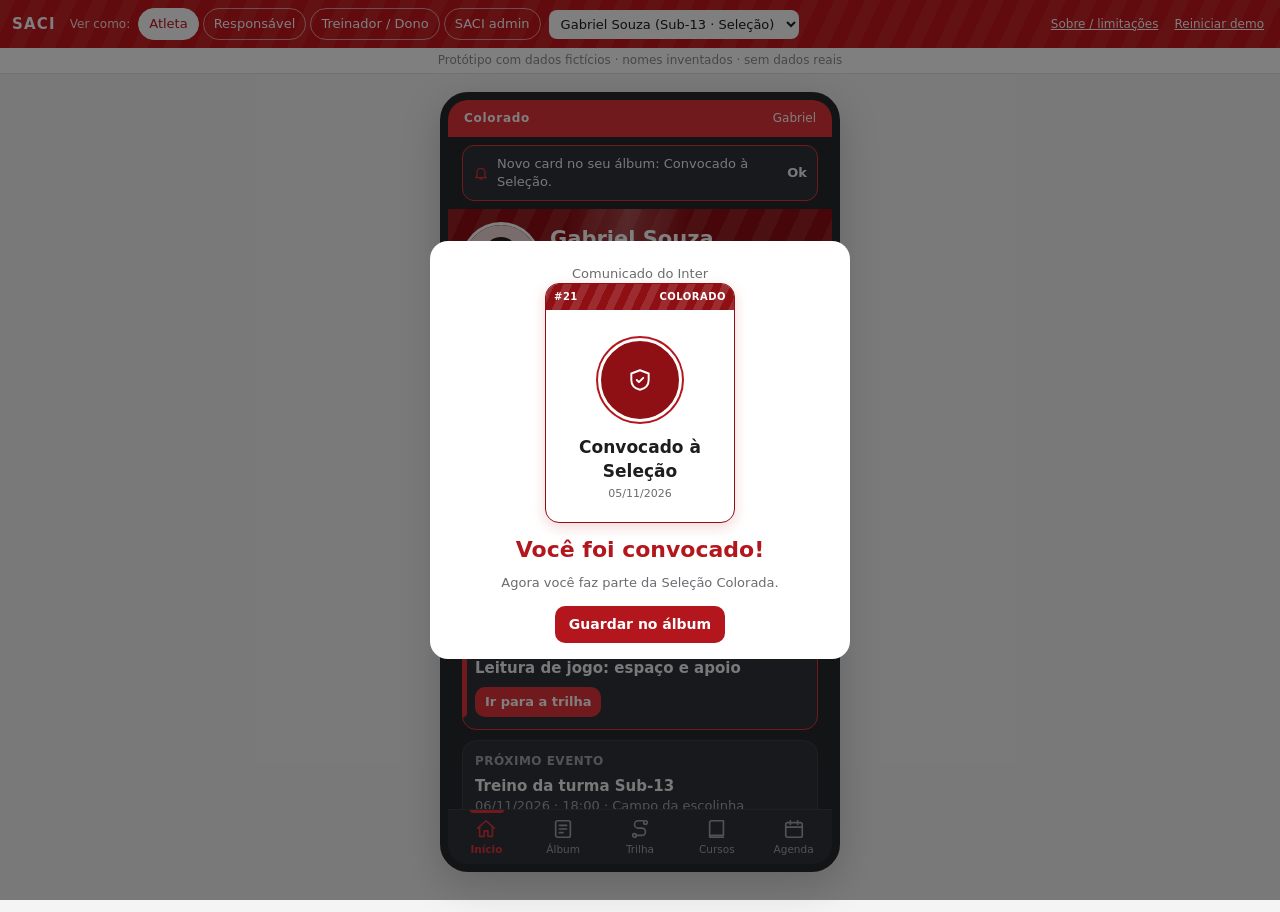
==== index.html @ c01dbad1 "Add files via upload" ====
<!DOCTYPE html>
<html lang="pt-BR"><head><meta charset="utf-8"><meta name="viewport" content="width=device-width,initial-scale=1"><title>SACI · Protótipo do app do atleta</title>
<style>*{box-sizing:border-box;margin:0;padding:0}
:root{--red:#B3171D;--ink:#1d1d1f;--mut:#6b6b70;--line:#e4e2de;--paper:#f4f2ee}
body{font-family:system-ui,-apple-system,"Segoe UI",Roboto,sans-serif;background:var(--paper);color:var(--ink);font-size:15px;line-height:1.4}
button{font:inherit;cursor:pointer;border:0;background:none;color:inherit}
button:disabled{opacity:.45;cursor:not-allowed}
select,input,textarea{font:inherit;color:inherit;border:1px solid var(--line);border-radius:8px;padding:8px 10px;background:#fff;width:100%}
.bar{position:sticky;top:0;z-index:20;background:#fff;border-bottom:1px solid var(--line);padding:8px 12px;display:flex;flex-wrap:wrap;gap:8px;align-items:center}
.bar .brand{font-weight:700;color:var(--red);margin-right:6px}
.seg{display:flex;gap:4px;flex-wrap:wrap}
.seg button{padding:6px 10px;border-radius:999px;border:1px solid var(--line);font-size:13px;background:#fff}
.seg button.on{background:var(--red);color:#fff;border-color:var(--red)}
.bar select{width:auto;padding:6px 8px;font-size:13px}
.bar .sp{flex:1}
.bar .lk{font-size:12px;color:var(--mut);text-decoration:underline;padding:4px}
.fict{background:#fff7d6;color:#6d5a00;font-size:12px;padding:4px 12px;text-align:center}
.stage{display:flex;justify-content:center;padding:18px 8px 40px}
.phone{--bg:#fff;--card:#fff;--tx:#1d1d1f;--mut:#6b6b70;--ac:#B3171D;--ac2:#ffc93c;--bd:#e4e2de;--soft:#faf6ee;width:100%;max-width:400px;height:780px;max-height:calc(100vh - 110px);min-height:560px;background:var(--bg);color:var(--tx);border-radius:28px;border:8px solid #1d1d1f;display:flex;flex-direction:column;overflow:hidden;position:relative;box-shadow:0 12px 40px rgba(0,0,0,.18)}
.th-play{--bg:#fff8e8;--soft:#fff;--ac:#B3171D;--ac2:#ffc93c;--bd:#f0e2bf}
.th-sport{--bg:#15181d;--card:#1f242b;--tx:#f1f1f1;--mut:#9aa0a8;--ac:#e0343b;--ac2:#e0343b;--bd:#2c323b;--soft:#1f242b}
.ph-top{padding:10px 16px 6px;display:flex;justify-content:space-between;align-items:center;font-size:12px;color:var(--mut)}
.ph-top b{color:var(--ac)}
.ph-body{flex:1;overflow-y:auto;padding:6px 14px 16px}
.tabs{display:flex;border-top:1px solid var(--bd);background:var(--card)}
.tabs button{flex:1;padding:8px 2px 7px;font-size:10.5px;color:var(--mut);display:flex;flex-direction:column;align-items:center;gap:2px;position:relative}
.tabs button.on{color:var(--ac);font-weight:700}
.dot{position:absolute;top:4px;right:22%;width:8px;height:8px;border-radius:50%;background:var(--ac)}
.hero{display:flex;gap:12px;align-items:center;margin:8px 0}
.hero .nm{font-size:20px;font-weight:700}
.sub{color:var(--mut);font-size:13px}
.chips{display:flex;flex-wrap:wrap;gap:6px;margin:6px 0 10px}
.chips span{font-size:12px;padding:4px 9px;border-radius:999px;background:var(--soft);border:1px solid var(--bd)}
.tiles{display:grid;grid-template-columns:repeat(4,1fr);gap:6px;margin:8px 0}
.tile{background:var(--card);border:1px solid var(--bd);border-radius:12px;padding:8px 4px;text-align:center}
.tile b{display:block;font-size:20px;color:var(--ac)}
.tile small{font-size:10.5px;color:var(--mut)}
.card{background:var(--card);border:1px solid var(--bd);border-radius:14px;padding:12px;margin:10px 0}
.card h4{font-size:12px;text-transform:uppercase;letter-spacing:.04em;color:var(--mut);margin-bottom:6px;font-weight:600}
.card .big{font-weight:600}
.wk{display:flex;gap:6px;margin:6px 0}
.wk i{width:22px;height:22px;border-radius:50%;border:2px solid var(--bd)}
.wk i.f{background:var(--ac);border-color:var(--ac)}
.btn{background:var(--ac);color:#fff;padding:9px 14px;border-radius:10px;font-weight:600;font-size:14px}
.btn.s{padding:6px 10px;font-size:13px}
.btn.o{background:transparent;color:var(--ac);border:1.5px solid var(--ac)}
.btn.g{background:#e9e7e2;color:var(--ink)}
.note{display:flex;gap:8px;align-items:center;background:var(--ac2);color:#1d1d1f;padding:9px 10px;border-radius:12px;margin:8px 0;font-size:13px}
.note span{flex:1}
.note button{font-weight:700;font-size:13px}
.th-sport .note{background:#2a2f38;color:var(--tx);border:1px solid var(--bd)}
.ptabs{display:flex;gap:6px;overflow-x:auto;padding:6px 0}
.ptabs button{white-space:nowrap;padding:6px 11px;border-radius:999px;border:1px solid var(--bd);font-size:13px;background:var(--card)}
.ptabs button.on{background:var(--ac);color:#fff;border-color:var(--ac)}
.grid{display:grid;grid-template-columns:repeat(2,1fr);gap:10px}
.cd{border-radius:14px;padding:12px 8px;text-align:center;border:1.5px solid var(--bd);min-height:118px;display:flex;flex-direction:column;align-items:center;justify-content:center;gap:5px;background:var(--card)}
.cd.on{border-color:var(--ac);background:linear-gradient(160deg,var(--card),var(--soft));box-shadow:0 2px 8px rgba(179,23,29,.18)}
.cd .em{width:44px;height:44px;border-radius:50%;display:grid;place-items:center;background:var(--ac);color:#fff}
.cd.off .em{background:transparent;border:1.5px dashed var(--bd);color:var(--mut)}
.cd b{font-size:13px}
.cd small{font-size:11px;color:var(--mut)}
.cd.off{opacity:.75}
.ph h3{font-size:14px;margin:14px 0 6px;color:var(--mut)}
.path{display:flex;flex-direction:column;gap:8px}
.node{display:flex;gap:10px;align-items:center;text-align:left;background:var(--card);border:1.5px solid var(--bd);border-radius:14px;padding:10px}
.node i{width:36px;height:36px;border-radius:50%;display:grid;place-items:center;background:#ddd;color:#fff;flex:none}
.node b{font-size:14px;display:block}
.node small{color:var(--mut);font-size:12px}
.node.done i{background:#2e8b57}
.node.cur{border-color:var(--ac)}
.node.cur i{background:var(--ac)}
.node.fut{opacity:.55}
.crs{display:flex;flex-direction:column;gap:8px}
.crs .row{display:flex;justify-content:space-between;align-items:center;gap:8px}
.price{font-weight:700;color:var(--ac)}
.bar2{height:6px;border-radius:4px;background:var(--bd);overflow:hidden;margin:6px 0}
.bar2 i{display:block;height:100%;background:var(--ac)}
.ev{display:flex;gap:10px;align-items:flex-start}
.ev .dt{min-width:46px;text-align:center;background:var(--soft);border:1px solid var(--bd);border-radius:10px;padding:4px}
.ev .dt b{display:block;font-size:17px;color:var(--ac)}
.ev .dt small{font-size:10px;color:var(--mut)}
.tag{display:inline-block;font-size:11px;padding:2px 7px;border-radius:999px;background:var(--soft);border:1px solid var(--bd);color:var(--mut);margin-right:4px}
.tag.r{background:#fde4e4;color:#8b1218;border-color:#f5bcbc}
.tag.g{background:#e1f3e8;color:#1f6b40;border-color:#b8e0c8}
.tag.y{background:#fff3c9;color:#6d5a00;border-color:#ecd98a}
.modal{position:fixed;inset:0;background:rgba(0,0,0,.5);z-index:50;display:flex;align-items:center;justify-content:center;padding:14px}
.modal>div{background:var(--bg,#fff);color:var(--tx,var(--ink));width:100%;max-width:420px;max-height:88vh;overflow-y:auto;border-radius:18px;padding:16px;--card:#fff;--bd:#e4e2de;--soft:#faf6ee;--ac:#B3171D;--mut:#6b6b70;--tx:#1d1d1f;--bg:#fff}
.modal h3{margin-bottom:8px}
.opt{display:block;width:100%;text-align:left;padding:11px;margin:6px 0;border:1.5px solid var(--bd);border-radius:12px;background:var(--card)}
.opt.ok{border-color:#2e8b57;background:#e1f3e8}
.opt.no{border-color:#c78a1c;background:#fff3c9}
.toast{position:fixed;left:50%;bottom:30px;transform:translateX(-50%);background:#1d1d1f;color:#fff;padding:10px 16px;border-radius:12px;z-index:60;font-size:14px;max-width:90vw}
.web{max-width:1100px;margin:0 auto;padding:12px;display:grid;grid-template-columns:1fr;gap:12px}
.side{display:flex;gap:6px;overflow-x:auto;background:#fff;border:1px solid var(--line);border-radius:12px;padding:6px}
.side button{white-space:nowrap;padding:8px 12px;border-radius:8px;font-size:14px;display:flex;gap:6px;align-items:center}
.side button.on{background:var(--red);color:#fff}
.main{background:#fff;border:1px solid var(--line);border-radius:12px;padding:16px;min-width:0}
@media(min-width:860px){.web{grid-template-columns:200px 1fr}.side{flex-direction:column;align-self:start}}
.main h2{font-size:18px;margin-bottom:10px}
.main h3{font-size:15px;margin:16px 0 6px}
.kpis{display:grid;grid-template-columns:repeat(auto-fit,minmax(130px,1fr));gap:10px;margin-bottom:12px}
.kpi{border:1px solid var(--line);border-radius:12px;padding:10px;background:var(--paper)}
.kpi b{font-size:24px;color:var(--red);display:block}
.kpi small{color:var(--mut)}
.tw{overflow-x:auto}
table{width:100%;border-collapse:collapse;font-size:14px}
th,td{text-align:left;padding:8px 6px;border-bottom:1px solid var(--line);vertical-align:middle}
th{font-size:12px;color:var(--mut);text-transform:uppercase;letter-spacing:.03em}
.fr{display:grid;grid-template-columns:repeat(auto-fit,minmax(180px,1fr));gap:10px;margin:8px 0}
.fr label{font-size:12px;color:var(--mut);display:block;margin-bottom:3px}
.main .btn{background:var(--red)}
.main .btn.o{background:transparent;color:var(--red);border-color:var(--red)}
.main .btn.g{background:#e9e7e2;color:var(--ink)}
.sig{display:flex;gap:8px;align-items:flex-start;padding:8px;border:1px solid var(--line);border-radius:10px;margin:6px 0}
.sig input[type=checkbox]{width:auto;margin-top:3px}
.sig .ev2{flex:1}
.sig .ev2 input[type=text]{margin-top:5px}
.panel{background:var(--paper);border:1px solid var(--line);border-radius:12px;padding:12px;margin:10px 0;font-size:14px}
.panel.w{background:#fff7d6;border-color:#ecd98a}
.mut{color:var(--mut);font-size:13px}
.ck{display:flex;gap:6px;align-items:center;margin:4px 0}
.ck input{width:auto}
.av{display:inline-block;vertical-align:middle}
.sm{font-size:12px}
.hr{border:0;border-top:1px solid var(--line);margin:12px 0}
.phone select,.phone input{background:var(--card);color:var(--tx);border-color:var(--bd)}
/* ===== v2: vermelho, branco e cinza + dinamismo ===== */
:root{--red:#C4161C;--red2:#8E0F14;--g1:#f4f4f5;--g2:#e2e2e5;--g3:#8a8d93;--g4:#3a3c41}
body{background:var(--g1)}
.bar{background:var(--red);border:0;color:#fff;background-image:repeating-linear-gradient(115deg,rgba(255,255,255,.06) 0 14px,transparent 14px 28px)}
.bar .brand{color:#fff;letter-spacing:.08em}
.bar .mut{color:#ffe1e1}
.seg button{background:transparent;color:#fff;border-color:rgba(255,255,255,.55)}
.seg button.on{background:#fff;color:var(--red);border-color:#fff}
.bar select{background:#fff;color:var(--ink);border:0}
.bar .lk{color:#fff}
.fict{background:#fff;color:var(--g3);border-bottom:1px solid var(--g2)}
.phone{border-color:#26282c}
.th-play{--bg:#f5f5f6;--card:#fff;--soft:#fff;--tx:#1d1d1f;--mut:#74777d;--ac:#C4161C;--ac2:#C4161C;--bd:#e3e3e6}
.th-sport{--bg:#26282c;--card:#313338;--tx:#f2f2f2;--mut:#a3a6ab;--ac:#e2353c;--ac2:#e2353c;--bd:#3d4046;--soft:#2d2f34}
.ph-top{background:var(--ac);color:#fff;padding:10px 16px}
.ph-top b{color:#fff;letter-spacing:.06em}
.ph-body{padding-top:0}
.anim .ph-body>*{animation:rise .38s both}
.anim .ph-body>*:nth-child(2){animation-delay:.04s}.anim .ph-body>*:nth-child(3){animation-delay:.08s}.anim .ph-body>*:nth-child(4){animation-delay:.12s}.anim .ph-body>*:nth-child(5){animation-delay:.16s}.anim .ph-body>*:nth-child(6){animation-delay:.2s}.anim .ph-body>*:nth-child(n+7){animation-delay:.24s}
@keyframes rise{from{opacity:0;transform:translateY(10px)}to{opacity:1;transform:none}}
.tabs button{transition:color .2s}
.tabs button.on::after{content:"";position:absolute;top:0;left:28%;right:28%;height:3px;border-radius:0 0 3px 3px;background:var(--ac);animation:grow .25s both}
@keyframes grow{from{transform:scaleX(0)}to{transform:none}}
.tabs button.on svg{animation:pop .3s}
@keyframes pop{50%{transform:scale(1.25)}}
.dot{background:var(--ac);box-shadow:0 0 0 0 rgba(196,22,28,.6);animation:ping 1.6s infinite}
@keyframes ping{70%{box-shadow:0 0 0 7px rgba(196,22,28,0)}}
/* hero */
.hero2{margin:0 -14px 10px;padding:16px 16px 18px;background:var(--ac);color:#fff;position:relative;overflow:hidden;background-image:repeating-linear-gradient(115deg,rgba(255,255,255,.07) 0 16px,transparent 16px 32px)}
.hero2 .stad{position:absolute;right:-20px;bottom:-6px;width:260px;opacity:.22}
.hero2 .hrow{display:flex;gap:12px;align-items:center;position:relative}
.hero2 .av{border-radius:50%;box-shadow:0 0 0 3px #fff}
.hero2 .nm{font-size:21px;font-weight:800;line-height:1.1}
.hero2 .hsub{opacity:.9;font-size:13px}
.th-sport .hero2{background-color:#1d1e21;border-bottom:3px solid var(--ac)}
.hero2.sel{background-color:var(--red2)}
.hero2.sel::after{content:"";position:absolute;inset:0;background:linear-gradient(100deg,transparent 30%,rgba(255,255,255,.22) 45%,transparent 60%);animation:sheen 3.2s infinite}
@keyframes sheen{from{transform:translateX(-100%)}to{transform:translateX(100%)}}
.selb{display:inline-block;margin-top:6px;background:#fff;color:var(--red);font-weight:800;font-size:11px;padding:3px 9px;border-radius:999px;letter-spacing:.04em;text-transform:uppercase}
.chips span{background:var(--card)}
.tile{position:relative;overflow:hidden}
.tile svg{color:var(--ac);opacity:.9}
.anim .tile b{animation:pop .5s .2s both}
.card{position:relative}
.card.hl{border-color:var(--ac);border-width:1.5px}
.card.hl::before{content:"";position:absolute;left:0;top:12px;bottom:12px;width:4px;border-radius:0 4px 4px 0;background:var(--ac)}
.note,.th-sport .note{background:var(--card);color:var(--tx);border:1.5px solid var(--ac)}
.note svg{color:var(--ac);animation:pop .6s 2}
.anim .wk i.f{animation:pop .4s both}
/* cards colecionáveis */
.cc{border-radius:14px;overflow:hidden;background:var(--card);border:1.5px solid var(--bd);text-align:center;display:flex;flex-direction:column;min-height:150px;transition:transform .2s}
.cc .ct{display:flex;justify-content:space-between;font-size:10px;font-weight:700;letter-spacing:.05em;text-transform:uppercase;padding:6px 8px;background:var(--g2);color:var(--g3)}
.cc .ce{margin:12px auto 6px;width:52px;height:52px;border-radius:50%;display:grid;place-items:center;border:2px dashed var(--bd);color:var(--mut)}
.cc b{font-size:13px;padding:0 8px}
.cc small{font-size:11px;color:var(--mut);padding:2px 8px 10px}
.cc.on{border-color:var(--ac);box-shadow:0 4px 14px rgba(196,22,28,.18)}
.cc.on .ct{background:var(--ac);color:#fff;background-image:repeating-linear-gradient(115deg,rgba(255,255,255,.12) 0 8px,transparent 8px 16px)}
.cc.on .ce{background:var(--ac);border:3px solid #fff;color:#fff;box-shadow:0 0 0 2px var(--ac)}
.cc.on:hover{transform:translateY(-3px) rotate(-1deg)}
.cc.off{opacity:.7}
.cc.sel{border-color:var(--red2)}
.cc.sel .ct{background-color:var(--red2)}
.cc.sel .ce{background:var(--red2)}
.prog{height:8px;border-radius:6px;background:var(--bd);overflow:hidden;margin:2px 0 10px}
.prog i{display:block;height:100%;background:var(--ac);transform-origin:left}.anim .prog i{animation:fill .8s both}
@keyframes fill{from{transform:scaleX(0)}}
/* trilha em zigue-zague */
.phz{margin:14px 0 4px;display:flex;align-items:center;gap:8px}
.phz b{background:var(--ac);color:#fff;font-size:11px;padding:3px 9px;border-radius:999px;text-transform:uppercase;letter-spacing:.05em}
.phz span{font-weight:700}
.zig{position:relative;padding:6px 0}
.zig::before{content:"";position:absolute;left:50%;top:0;bottom:0;border-left:3px dashed var(--bd)}
.zn{position:relative;display:flex;align-items:center;gap:10px;margin:10px 0;width:62%}
.zn.p0{margin-left:0}.zn.p1{margin-left:19%}.zn.p2{margin-left:38%}
.zn .orb{width:54px;height:54px;flex:none;border-radius:50%;display:grid;place-items:center;background:var(--g2);color:#fff;border:4px solid var(--bg);box-shadow:0 3px 0 rgba(0,0,0,.15)}
.zn.done .orb{background:var(--ac)}
.zn.cur .orb{background:#fff;color:var(--ac);border-color:var(--ac);animation:pulse 1.4s infinite}
.th-sport .zn.cur .orb{background:var(--card)}
.zn.fut .orb{background:var(--g3);opacity:.5}
@keyframes pulse{0%{box-shadow:0 0 0 0 rgba(196,22,28,.5)}70%{box-shadow:0 0 0 12px rgba(196,22,28,0)}100%{box-shadow:0 0 0 0 rgba(196,22,28,0)}}
.zn .lb{background:var(--card);border:1px solid var(--bd);border-radius:12px;padding:6px 9px;font-size:13px;line-height:1.25}
.zn .lb small{display:block;color:var(--mut);font-size:11px}
.zn.fut .lb{opacity:.6}
.zn button.orb:disabled{opacity:1;cursor:default}
.zn.fut button.orb:disabled{opacity:.5}
/* revelação de card */
.reveal{text-align:center;position:relative;overflow:hidden;padding-top:8px}
.reveal h3{font-size:22px;color:var(--ac);margin-top:12px}
.flip{perspective:800px;width:190px;margin:0 auto}
.flip .cc{min-height:240px;animation:flipin .9s cubic-bezier(.2,.8,.3,1.2) both}
.flip .cc .ce{width:84px;height:84px;margin-top:28px}
.flip .cc b{font-size:17px;margin-top:8px}
@keyframes flipin{0%{transform:rotateY(180deg) scale(.5);opacity:0}60%{transform:rotateY(-12deg) scale(1.06);opacity:1}100%{transform:none}}
.conf{position:absolute;inset:0;pointer-events:none}
.conf i{position:absolute;top:-12px;width:8px;height:14px;border-radius:2px;animation:fall 1.8s ease-in both}
@keyframes fall{to{transform:translateY(440px) rotate(540deg);opacity:0}}
.burst{position:fixed;inset:0;pointer-events:none;z-index:70}
.burst i{position:absolute;top:-12px;width:8px;height:14px;border-radius:2px;animation:fall2 1.6s ease-in both}
@keyframes fall2{to{transform:translateY(100vh) rotate(600deg);opacity:0}}
.toast{animation:tin .3s both;background:var(--red)}
@keyframes tin{from{opacity:0;transform:translate(-50%,16px)}}
.opt{transition:transform .15s}.opt:active{transform:scale(.97)}
.opt.ok{border-color:var(--red);background:#fdeaea;animation:pop .35s}
.opt.no{border-color:var(--g3);background:var(--g1)}
/* tags e painéis só em vermelho/cinza */
.tag.g{background:#fdeaea;color:var(--red2);border-color:#f3b9bb}
.tag.y{background:var(--g1);color:var(--g4);border-color:var(--g2)}
.tag.r{background:var(--red);color:#fff;border-color:var(--red)}
.panel.w{background:#fdeaea;border-color:#f3b9bb}
.price{color:var(--ac)}
/* web */
.side{border:0;box-shadow:0 1px 3px rgba(0,0,0,.06)}
.main{border:0;box-shadow:0 1px 3px rgba(0,0,0,.06);border-top:4px solid var(--red)}
.anim .main>*{animation:rise .3s both}
.kpi{background:#fff;border:1px solid var(--g2);border-left:4px solid var(--red)}
.anim .kpi b{animation:pop .5s both}
.chip{display:inline-block;margin:4px 6px 4px 0;padding:9px 13px;border-radius:999px;border:1.5px solid var(--g2);background:#fff;font-size:14px;transition:all .15s}
.chip.on{background:var(--red);border-color:var(--red);color:#fff;transform:scale(1.03)}
.chip.ctx.on{background:var(--g4);border-color:var(--g4)}
.cnt{display:inline-block;background:var(--red);color:#fff;border-radius:999px;padding:2px 9px;font-size:12px;font-weight:700;margin-left:6px}
</style></head><body><div id="app"></div>
<script>const TODAY='2026-11-05';
const CATS=['Sub-9','Sub-11','Sub-13','Sub-15','Sub-17'];
const FUNIL=['Sinalizado','Em acompanhamento','Na seleção do polo','Convocado à Seleção','Convidado para avaliação','Encaminhado','Mantido na rede','Arquivado'];
const SIGNALS=[
{id:'J1',g:'Jogo',t:'Protege a bola sob pressão'},
{id:'J2',g:'Jogo',t:'Olha antes de receber'},
{id:'J3',g:'Jogo',t:'Procura jogar para frente'},
{id:'J4',g:'Jogo',t:'Tenta o 1x1 no momento certo'},
{id:'J5',g:'Jogo',t:'Se posiciona para receber'},
{id:'J6',g:'Jogo',t:'Reage à perda na hora'},
{id:'A1',g:'Aprendizagem',t:'Muda depois de uma orientação'},
{id:'A2',g:'Aprendizagem',t:'Arrisca soluções novas'},
{id:'T1',g:'Atitude',t:'Pede a bola no momento difícil'},
{id:'T2',g:'Atitude',t:'Mantém o esforço no jogo difícil'},
{id:'T3',g:'Atitude',t:'Convive bem com o grupo'}];
const PAGES=[{id:'comp',t:'Competições',ico:'trophy'},{id:'fund',t:'Fundamentos',ico:'ball'},{id:'cons',t:'Conquistas',ico:'star'},{id:'marc',t:'Marcos Inter',ico:'flag'},{id:'col',t:'Colorado',ico:'shield'}];
const CARDS={
C1:{p:'comp',t:'Primeira competição',h:'Jogue uma competição'},
C2:{p:'comp',t:'Festival Colorado',h:'Vá ao Festival Colorado'},
C3:{p:'comp',t:'Copa de bairro',h:'Jogue uma Copa de bairro'},
C4:{p:'comp',t:'Torneio de inverno',h:'Jogue o Torneio de inverno'},
C5:{p:'comp',t:'Final no Beira-Rio',h:'Chegue a uma final no Beira-Rio'},
F1:{p:'fund',t:'Domínio: 10 seguidos',h:'Faça 10 domínios seguidos'},
F2:{p:'fund',t:'Condução com as duas pernas',h:'Conduza a bola com as duas pernas'},
F3:{p:'fund',t:'Passe com a perna menos forte',h:'Passe com a perna menos forte'},
F4:{p:'fund',t:'Controle orientado',h:'Controle e já saia para o lado'},
F5:{p:'fund',t:'Chute colocado',h:'Acerte o alvo em 3 de 5 chutes'},
F6:{p:'fund',t:'Passe curto em movimento',h:'Faça 10 passes em movimento'},
G1:{p:'cons',t:'Primeiro treino',h:'Vá ao primeiro treino'},
G2:{p:'cons',t:'10 treinos',h:'Complete 10 treinos'},
G3:{p:'cons',t:'Constância: 4 semanas',h:'Cumpra a meta 4 semanas'},
G4:{p:'cons',t:'Curso concluído',h:'Conclua um curso'},
G5:{p:'cons',t:'Quiz perfeito',h:'Acerte tudo num quiz'},
G6:{p:'cons',t:'Primeira missão',h:'Complete uma missão'},
M1:{p:'marc',t:'Visita ao Beira-Rio',h:'Visite o Beira-Rio'},
M2:{p:'marc',t:'Dia de jogo no estádio',h:'Assista a um jogo no estádio'},
M3:{p:'marc',t:'Aniversário do Colorado',h:'Participe da festa do clube'},
CV1:{p:'col',t:'Convocado à Seleção',h:''}};
const COMP_OPTS=['C1','C3','C4'];
const QUIZ={
q1:{t:'Quiz: quem faz o quê?',qs:[{q:'Quem defende o gol usando as mãos?',o:['Goleiro','Atacante','Lateral']},{q:'Quem ajuda a levar a bola da defesa ao ataque?',o:['O meio-campo','Só o goleiro','Ninguém']}]},
q2:{t:'Quiz: regras do jogo',qs:[{q:'Quantos jogadores de cada time começam no futebol de campo?',o:['11','9','13']},{q:'O colega caiu no chão. O que fazer?',o:['Ver se ele está bem','Rir','Seguir sem olhar']}]},
q3:{t:'Quiz: o Colorado',qs:[{q:'Qual a cor da camisa do Inter?',o:['Vermelha','Azul','Verde']},{q:'Como se chama o estádio do Inter?',o:['Beira-Rio','Arena do Rio','Estádio do Mar']}]},
q4:{t:'Leitura de jogo: olhar antes de receber',qs:[{q:'Quando é melhor olhar o campo?',o:['Antes de a bola chegar','Só depois de receber','Nunca, só a bola']},{q:'Para que serve olhar por cima do ombro?',o:['Saber onde estão o espaço e o adversário','Procurar a torcida','Ganhar tempo']}]},
q5:{t:'Leitura de jogo: espaço e apoio',qs:[{q:'O colega está marcado. O que ajuda mais?',o:['Oferecer uma linha de passe','Ficar parado','Chutar de qualquer jeito']},{q:'Espaço livre é...',o:['Onde ninguém atrapalha o próximo passe','Só o meio do campo','Onde a bola não chega']}]},
q6:{t:'Quiz: hábitos de atleta',qs:[{q:'O que mais ajuda a recuperar entre treinos?',o:['Dormir bem','Dormir pouco','Ficar acordado jogando']},{q:'Sentiu uma dor forte no treino. O que fazer?',o:['Avisar o treinador e um adulto','Esconder','Treinar mais forte']}]},
q7:{t:'Quiz: jogo coletivo',qs:[{q:'O time perdeu a bola. O que fazer?',o:['Reagir na hora para recuperar','Reclamar do colega','Esperar parado']},{q:'O que faz um time forte?',o:['Todos ajudando','Um só jogador','Ninguém conversando']}]},
q8:{t:'Quiz: fair play',qs:[{q:'O adversário fez um belo lance. O que fazer?',o:['Reconhecer e seguir','Fazer cara feia','Parar de jogar']},{q:'O árbitro marcou contra você. O que fazer?',o:['Respeitar e continuar','Gritar com ele','Sair de campo']}]}};
const COURSES=[
{id:'k_boas',aud:'atleta',t:'Boas-vindas ao Colorado',d:'História, valores e o Beira-Rio.',price:0,les:['Nossa história','O Beira-Rio','Os valores do clube']},
{id:'k_fund',aud:'atleta',t:'Fundamentos em casa',d:'Desafios com a bola para fazer em casa.',price:0,les:['Domínio','Condução','Passe na parede']},
{id:'k_jogo',aud:'atleta',t:'Jogo do Colorado: olhar antes de receber',d:'Leitura de jogo em linguagem de atleta.',price:29.9,les:['Olhar antes','Espaço e apoio','Decidir rápido']},
{id:'k_hab',aud:'atleta',t:'Hábitos de campeão',d:'Sono, rotina e escola: o que ajuda no jogo.',price:19.9,les:['Sono e descanso','Rotina e escola','Cuidar do corpo']},
{id:'k_fam1',aud:'familia',t:'Apoiar sem pressionar',d:'Como acompanhar o jogo e o treino de longe.',price:0,les:['Antes do jogo','Depois do jogo','Conversas em casa']},
{id:'k_fam2',aud:'familia',t:'Escola e rotina na base',d:'Organizar estudo, sono e treino.',price:24.9,les:['Planejar a semana','Falar com a escola','Dias de viagem']},
{id:'k_trn1',aud:'treinador',t:'Leitura de jogo: módulo básico',d:'Libera o guia de sinais (Sub-11 e Sub-13).',price:0,les:['O guia de sinais','Evidência: o que você viu','Cuidados com maturação'],unlock:true},
{id:'k_trn2',aud:'treinador',t:'Metodologia Celeiro de Ases (avançado)',d:'Metodologia do clube para a base.',price:149,les:['Princípios','Sessão-modelo','Planejamento']},
{id:'k_trn3',aud:'treinador',t:'Certificação Inter para treinadores',d:'Selo do clube para o parceiro.',price:0,les:['Prova teórica','Prática supervisionada']}];
const MATUR=[{v:'sem',t:'Sem indicação'},{v:'obs',t:'A observar'},{v:'tardia',t:'Indica maturação tardia'}];
const SKINS=['#f1c9a5','#d9a87a','#b07a4f','#7a4e2d'];
const HAIRC=['#2b2118','#5a3a22','#c9a24a'];
const HAIRS=['curto','cacheado','raspado'];

function initState(){return{
partners:[
{id:'p1',name:'Projeto Colorado',city:'Canoas',reg:'Metropolitana',mod:'Campo',faixa:'5–14',porte:120,estr:'2 campos',perfil:'Projeto',forma:'Relacionamento recorrente',comp:'Responde contatos e cumpre prazos',cap:'Recebe eventos e mantém calendário',prox:'Convite ao Festival Colorado',proxD:'2026-11-14',contato:'Rodrigo Menezes',ult:'2026-10-22',hist:[{d:'2026-10-22',tipo:'Visita',n:'Visita à escolinha e alinhamento do calendário.'},{d:'2026-09-03',tipo:'Evento',n:'Participou da Copa de bairro.'}]},
{id:'p2',name:'Escolinha do Inter · Santo Ângelo',city:'Santo Ângelo',reg:'Missões',mod:'Futsal',faixa:'6–13',porte:80,estr:'1 quadra',perfil:'Escolinha',forma:'Participação pontual',comp:'Responde com atraso',cap:'Recebe eventos pequenos',prox:'Reunião de alinhamento',proxD:'2026-11-12',contato:'Carla Antunes',ult:'2026-10-30',hist:[{d:'2026-10-30',tipo:'Contato',n:'Ligação para agendar a reunião.'}]},
{id:'p3',name:'Escolinha do Inter · Passo Fundo',city:'Passo Fundo',reg:'Norte',mod:'Ambos',faixa:'5–12',porte:60,estr:'1 campo e 1 quadra',perfil:'Escolinha',forma:'Cooperação',comp:'Responde contatos',cap:'Responsável identificado',prox:'Visita técnica',proxD:'2026-11-26',contato:'Marcos Teixeira',ult:'2026-10-10',hist:[{d:'2026-10-10',tipo:'Visita',n:'Primeira visita técnica ao projeto.'}]}],
coaches:[
{id:'tr1',name:'Rodrigo Menezes',partner:'p1',dono:true,modulo:true},
{id:'tr2',name:'Carla Antunes',partner:'p2',dono:false,modulo:true},
{id:'tr3',name:'Marcos Teixeira',partner:'p3',dono:false,modulo:false}],
athletes:[
{id:'a1',name:'Gabriel Souza',cat:'Sub-13',mod:'Campo',pos:'Meia',foot:'Direita',partner:'p1',coach:'tr1',resp:'Ana Souza',avatar:{skin:1,hair:0,hc:0},
stats:{treinos:24,eventos:5,missoes:31},week:{goal:4,done:3},done:['q1','q2','q4','d3'],
cards:[{id:'C1',d:'2026-05-14'},{id:'C3',d:'2026-09-03'},{id:'F1',d:'2026-06-20'},{id:'F2',d:'2026-07-18'},{id:'F3',d:'2026-09-12'},{id:'G1',d:'2026-03-04'},{id:'G2',d:'2026-04-30'},{id:'G3',d:'2026-10-08'},{id:'M1',d:'2026-08-02'},{id:'CV1',d:'2026-10-28'}],
altura:[{d:'2026-03-10',cm:151,by:'Rodrigo Menezes'},{d:'2026-09-15',cm:156,by:'Rodrigo Menezes'}],mat:'sem',
courses:{k_boas:{les:[0,1,2]}},consent:{termo:'v1.1',d:'2026-08-12',sinais:true,pendUpd:false},limit:60,
trilha:[{t:'Fase 1 · Primeiros passos',n:[{id:'q1',k:'quiz'},{id:'q2',k:'quiz'}]},{t:'Fase 2 · Leitura de jogo',n:[{id:'q4',k:'quiz'},{id:'d3',k:'des',card:'F3',t:'Desafio: passe com a perna menos forte'}]},{t:'Fase 3 · Jogo coletivo',n:[{id:'q5',k:'quiz'},{id:'q7',k:'quiz'},{id:'q8',k:'quiz'}]},{t:'Fase 4 · Temporada',n:[{id:'d4',k:'des',card:'F4',t:'Desafio: controle orientado'},{id:'q6',k:'quiz'}]}]},
{id:'a2',name:'Lucas Martins',cat:'Sub-11',mod:'Futsal',pos:'Ala',foot:'Esquerda',partner:'p2',coach:'tr2',resp:'Paulo Martins',avatar:{skin:0,hair:1,hc:1},
stats:{treinos:11,eventos:2,missoes:9},week:{goal:4,done:2},done:['q1','q2','d1'],
cards:[{id:'C1',d:'2026-08-22'},{id:'F1',d:'2026-09-30'},{id:'G1',d:'2026-05-10'},{id:'G2',d:'2026-10-02'}],
altura:[{d:'2026-04-02',cm:128,by:'Carla Antunes'},{d:'2026-10-05',cm:129.5,by:'Carla Antunes'}],mat:'tardia',
courses:{k_boas:{les:[0]}},consent:{termo:'v1.1',d:'2026-08-20',sinais:true,pendUpd:true},limit:60,
trilha:[{t:'Primeiros passos',n:[{id:'q1',k:'quiz'},{id:'q2',k:'quiz'}]},{t:'Dominando a bola',n:[{id:'d1',k:'des',card:'F1',t:'Desafio: 10 domínios'},{id:'q3',k:'quiz'},{id:'d2',k:'des',card:'F2',t:'Desafio: duas pernas'}]},{t:'Jogo em equipe',n:[{id:'q7',k:'quiz'},{id:'q8',k:'quiz'}]}]},
{id:'a3',name:'Davi Ribeiro',cat:'Sub-9',mod:'Campo',pos:'Ainda explorando',foot:'A descobrir',partner:'p3',coach:'tr3',resp:'Juliana Ribeiro',avatar:{skin:2,hair:2,hc:2},
stats:{treinos:3,eventos:0,missoes:0},week:{goal:3,done:0},done:[],
cards:[{id:'G1',d:'2026-10-17'}],
altura:[{d:'2026-08-01',cm:121,by:'Marcos Teixeira'}],mat:'sem',
courses:{},consent:{termo:'v1.1',d:'2026-10-10',sinais:false,pendUpd:false},limit:30,
trilha:[{t:'Primeiros passos',n:[{id:'q1',k:'quiz'},{id:'q2',k:'quiz'},{id:'d1',k:'des',card:'F1',t:'Desafio: 10 domínios'}]},{t:'Conhecendo o Colorado',n:[{id:'q3',k:'quiz'},{id:'q8',k:'quiz'}]}]}],
funil:{a1:{status:'Convocado à Seleção',rev:'2027-04-28'},a2:{status:'Sinalizado',rev:'2027-04-30'}},
signals:[
{id:'s1',aid:'a1',tr:'tr1',d:'2026-09-20',obs:{J1:{ev:'Jogo vs Vila Nova, saída sob pressão no meio'},J2:{ev:'Treino-jogo, olhou antes de receber 4 vezes'},J3:{ev:'Copa de bairro, progressão pelo corredor central'},A1:{ev:'Ajustou o posicionamento após orientação no intervalo'}},conf:{J1:'2026-10-04',J2:'2026-10-04',J3:'2026-10-04',A1:'2026-10-04'}},
{id:'s2',aid:'a2',tr:'tr2',d:'2026-10-30',obs:{J1:{ev:'Jogo vs Vila Alegre, segurou a bola sob pressão'},J5:{ev:'Treino coletivo, ofereceu apoio sem a bola'},A2:{ev:'Tentou lance novo no 2x2 e repetiu no jogo'}},conf:{}}],
events:[
{id:'e1',kind:'treino',t:'Treino da turma Sub-13',d:'2026-11-06',h:'18:00',pl:'Campo da escolinha',partner:'p1'},
{id:'e2',kind:'treino',t:'Treino da turma Sub-11',d:'2026-11-06',h:'17:00',pl:'Quadra do projeto',partner:'p2'},
{id:'e3',kind:'treino',t:'Treino da turma Sub-9',d:'2026-11-07',h:'09:00',pl:'Campo da associação',partner:'p3'},
{id:'e4',kind:'macro',t:'Festival Colorado',d:'2026-11-14',h:'14:00',pl:'Centro de treinamento',cats:['Sub-9','Sub-11','Sub-13'],card:'C2',closed:false},
{id:'e5',kind:'comp',t:'Copa de bairro',d:'2026-11-21',h:'09:00',pl:'Canoas',partners:['p1','p2']},
{id:'e6',kind:'conv',t:'Rodada Colorada Sub-13',d:'2026-12-05',h:'09:00',pl:'Centro de treinamento',who:['a1'],rel:true}],
rsvp:{},pres:{},notifs:[
{id:'n1',aid:'a1',aud:'resp',text:'Comunicado do Inter: Gabriel foi convocado para a Seleção Sub-13. Veja a Agenda.',seen:false},
{id:'n2',aid:'a1',aud:'atleta',text:'Novo card no seu álbum: Convocado à Seleção.',seen:false}],
reqs:[{id:'r1',aid:'a1',kind:'compra',cid:'k_hab',status:'pend'}],audit:[{d:'2026-10-30',who:'Carla Antunes',t:'Registrou sinalização (Lucas Martins)'},{d:'2026-10-28',who:'SACI',t:'Emitiu convocação: Rodada Colorada Sub-13'},{d:'2026-10-04',who:'SACI',t:'Confirmou sinais (Gabriel Souza)'}],
extraCourses:{},counts:{archived:0},compsLog:[]};}
</script><script>let S=initState();S.reveal={a1:['CV1']};
let V={role:'atleta',aid:'a1',cid:'tr1',tab:{atleta:'inicio',resp:'inicio',trn:'turma',saci:'painel'},page:'comp',modal:null,toast:null,form:{}};
const esc=s=>String(s==null?'':s).replace(/[&<>"]/g,c=>({'&':'&amp;','<':'&lt;','>':'&gt;','"':'&quot;'}[c]));
const A=id=>S.athletes.find(a=>a.id===id),P=id=>S.partners.find(p=>p.id===id),T=id=>S.coaches.find(c=>c.id===id);
const fd=d=>{if(!d)return'';const x=d.split('-');return x[2]+'/'+x[1]+'/'+x[0]};
const dd=d=>d.split('-')[2],mm=d=>['jan','fev','mar','abr','mai','jun','jul','ago','set','out','nov','dez'][+d.split('-')[1]-1];
const brl=v=>v?'R$ '+v.toFixed(2).replace('.',','):'Gratuito';
const isPlay=a=>a.cat==='Sub-9'||a.cat==='Sub-11';
const uid=()=>'x'+Math.random().toString(36).slice(2,8);
const IC={home:'<path d="M3 11l9-8 9 8M5 10v10h5v-6h4v6h5V10"/>',album:'<rect x="4" y="3" width="16" height="18" rx="2"/><path d="M8 8h8M8 12h8M8 16h4"/>',trail:'<circle cx="6" cy="19" r="2"/><circle cx="18" cy="5" r="2"/><path d="M8 19h6a4 4 0 000-8h-4a4 4 0 010-8h6"/>',book:'<path d="M4 5a2 2 0 012-2h13v16H6a2 2 0 00-2 2zM4 19a2 2 0 002 2h13"/>',cal:'<rect x="3" y="5" width="18" height="16" rx="2"/><path d="M3 10h18M8 3v4M16 3v4"/>',shield:'<path d="M12 3l8 3v6c0 5-3.5 8-8 9-4.5-1-8-4-8-9V6z"/><path d="M9 12l2 2 4-4"/>',trophy:'<path d="M7 4h10v5a5 5 0 01-10 0zM7 6H4v2a3 3 0 003 3M17 6h3v2a3 3 0 01-3 3M12 14v4M8 21h8"/>',ball:'<circle cx="12" cy="12" r="9"/><path d="M12 8l3 2-1 4h-4l-1-4zM12 3v5M21 10l-6 0M4 9l5 1M8 20l2-6M16 20l-2-6"/>',star:'<path d="M12 3l2.8 5.7 6.2.9-4.5 4.4 1 6.2L12 17.2 6.5 20.2l1-6.2L3 9.6l6.2-.9z"/>',flag:'<path d="M5 21V4M5 4h12l-2 4 2 4H5"/>',check:'<path d="M5 12l5 5 9-10"/>',lock:'<rect x="5" y="11" width="14" height="10" rx="2"/><path d="M8 11V8a4 4 0 018 0v3"/>',bell:'<path d="M6 17V11a6 6 0 0112 0v6l2 2H4zM10 21h4"/>'};
const ic=(n,s)=>`<svg width="${s||20}" height="${s||20}" viewBox="0 0 24 24" fill="none" stroke="currentColor" stroke-width="1.8" stroke-linecap="round" stroke-linejoin="round">${IC[n]||''}</svg>`;
function avatar(a,s){const v=a.avatar,sk=SKINS[v.skin],hc=HAIRC[v.hc],hs=HAIRS[v.hair];
 const hair=hs==='cacheado'?`<circle cx="30" cy="22" r="5" fill="${hc}"/><circle cx="50" cy="22" r="5" fill="${hc}"/><circle cx="40" cy="17" r="6" fill="${hc}"/><circle cx="24" cy="29" r="4" fill="${hc}"/><circle cx="56" cy="29" r="4" fill="${hc}"/>`:hs==='curto'?`<path d="M24 30c0-12 7-17 16-17s16 5 16 17c-4-5-9-7-16-7s-12 2-16 7z" fill="${hc}"/>`:`<path d="M26 27c2-9 8-12 14-12s12 3 14 12c-5-3-9-4-14-4s-9 1-14 4z" fill="${hc}" opacity=".6"/>`;
 return `<svg class="av" width="${s}" height="${s}" viewBox="0 0 80 80"><circle cx="40" cy="40" r="40" fill="#f3d9d9"/><path d="M14 80c0-14 11-22 26-22s26 8 26 22z" fill="#C4161C"/><path d="M33 58l7 7 7-7" stroke="#fff" stroke-width="3" fill="none"/><text x="40" y="77" font-size="9" font-weight="800" fill="#fff" text-anchor="middle" font-family="system-ui">${a.id==="a1"?10:a.id==="a2"?7:9}</text><rect x="34" y="46" width="12" height="12" rx="4" fill="${sk}"/><circle cx="40" cy="34" r="15" fill="${sk}"/>${hair}<circle cx="35" cy="35" r="1.8" fill="#222"/><circle cx="45" cy="35" r="1.8" fill="#222"/><path d="M35 42q5 4 10 0" stroke="#222" stroke-width="1.6" fill="none" stroke-linecap="round"/></svg>`}
function stadium(){return `<svg viewBox="0 0 260 90" fill="none" stroke="#fff" stroke-width="3"><path d="M5 88 Q130 -10 255 88"/><path d="M25 88 Q130 10 235 88"/>${[30,55,80,105,130,155,180,205,230].map(x=>`<path d="M${x} 88 L${x} ${88-Math.round(70*Math.sin(Math.PI*(x-5)/250))}"/>`).join('')}<path d="M0 88 H260"/></svg>`}
function confetti(n,cls){const c=['#C4161C','#ffffff','#8a8d93','#8E0F14','#e2e2e5'];return `<div class="${cls}">${Array.from({length:n},(_,i)=>`<i style="left:${(i*37)%100}%;background:${c[i%5]};animation-delay:${(i%7)*.08}s;transform:rotate(${i*29}deg)"></i>`).join('')}</div>`}
function cardNo(cid){return String(Object.keys(CARDS).indexOf(cid)+1).padStart(2,'0')}
/* ---------- regras ---------- */
function award(aid,cid){const a=A(aid);if(a.cards.some(c=>c.id===cid))return false;a.cards.push({id:cid,d:TODAY});(S.reveal[aid]=S.reveal[aid]||[]).push(cid);S.notifs.push({id:uid(),aid,aud:'atleta',text:'Novo card no seu álbum: '+CARDS[cid].t+'.',seen:false});return true}
function toast(m){V.toast=m;render();clearTimeout(toast.t);toast.t=setTimeout(()=>{V.toast=null;render()},2800)}
function log(who,t){S.audit.unshift({d:TODAY,who,t})}
function allNodes(a){return a.trilha.reduce((r,p)=>r.concat(p.n),[])}
function nextNode(a){return allNodes(a).find(n=>!a.done.includes(n.id))}
function visEv(a){return S.events.filter(e=>e.kind==='treino'?e.partner===a.partner:e.kind==='macro'?e.cats.includes(a.cat):e.kind==='comp'?e.partners.includes(a.partner):e.kind==='conv'?(e.who.includes(a.id)&&e.rel):false).sort((x,y)=>x.d.localeCompare(y.d)||x.h.localeCompare(y.h))}
function nextEv(a){return visEv(a).find(e=>e.d>=TODAY)}
function consentOk(a){return a.consent.termo==='v1.1'&&!a.consent.pendUpd&&a.consent.sinais}
function myAth(){const c=T(V.cid);return S.athletes.filter(a=>a.partner===c.partner)}
function hasKey(key,cid){const [t,id]=key.split(':');return t==='a'?A(id).courses[cid]:S.extraCourses[id+':'+cid]}
function grant(key,cid){const [t,id]=key.split(':');if(t==='a')A(id).courses[cid]={les:[]};else S.extraCourses[id+':'+cid]={les:[]}}
function pendBuy(aid,cid){return S.reqs.find(r=>r.kind==='compra'&&r.aid===aid&&r.cid===cid&&r.status==='pend')}
/* ---------- UI base ---------- */
function render(){if(V.role==='atleta'&&!V.modal&&(S.reveal[V.aid]||[]).length)V.modal={k:'reveal',c:S.reveal[V.aid][0]};const y=(document.querySelector('.ph-body')||{}).scrollTop||0;const ym=window.scrollY;const key=[V.role,V.aid,V.cid,V.tab[V.role],V.page,V.form.pSel,V.form.dAth].join('|');const el=document.getElementById('app');el.className=key!==V._k?'anim':'';V._k=key;el.innerHTML=topBar()+'<div class="fict">Protótipo com dados fictícios · nomes inventados · sem dados reais</div>'+body()+modalHtml()+(V.burst?confetti(40,'burst'):'')+(V.toast?`<div class="toast">${esc(V.toast)}</div>`:'');const pb=document.querySelector('.ph-body');if(pb)pb.scrollTop=y;window.scrollTo(0,ym)}
function topBar(){const R=[['atleta','Atleta'],['resp','Responsável'],['trn','Treinador / Dono'],['saci','SACI admin']];
 let act='';
 if(V.role==='atleta'||V.role==='resp')act=`<select data-chg="actor">${S.athletes.map(a=>`<option value="${a.id}" ${a.id===V.aid?'selected':''}>${V.role==='resp'?'Resp. de ':''}${a.name} (${a.cat}${a.id==='a1'?' · Seleção':''})</option>`).join('')}</select>`;
 if(V.role==='trn')act=`<select data-chg="actor">${S.coaches.map(c=>`<option value="${c.id}" ${c.id===V.cid?'selected':''}>${c.name}${c.dono?' (dono)':''} · ${P(c.partner).name}</option>`).join('')}</select>`;
 return `<div class="bar"><span class="brand">SACI</span><span class="mut sm">Ver como:</span><div class="seg">${R.map(r=>`<button class="${V.role===r[0]?'on':''}" data-act="role" data-v="${r[0]}">${r[1]}</button>`).join('')}</div>${act}<span class="sp"></span><button class="lk" data-act="about">Sobre / limitações</button><button class="lk" data-act="reset">Reiniciar demo</button></div>`}
function body(){if(V.role==='atleta')return `<div class="stage">${phone(A(V.aid),'atleta')}</div>`;if(V.role==='resp')return `<div class="stage">${phone(A(V.aid),'resp')}</div>`;if(V.role==='trn')return webTrn();return webSaci()}
const ACT={};
document.addEventListener('click',e=>{const el=e.target.closest('[data-act]');if(!el||el.disabled)return;const f=ACT[el.dataset.act];if(f)f(el.dataset,el)});
document.addEventListener('input',e=>{const el=e.target;if(el.dataset.f)V.form[el.dataset.f]=el.type==='checkbox'?el.checked:el.value});
document.addEventListener('change',e=>{const el=e.target;if(el.dataset.f){V.form[el.dataset.f]=el.type==='checkbox'?el.checked:el.value;if(el.dataset.r)render()}if(el.dataset.chg)ACT[el.dataset.chg](el.dataset,el)});
ACT.role=d=>{V.role=d.v;V.modal=null;V.form={};render()};
ACT.actor=(d,el)=>{if(V.role==='trn')V.cid=el.value;else V.aid=el.value;V.modal=null;V.form={};render()};
ACT.reset=()=>{S=initState();S.reveal={a1:['CV1']};V.modal=null;V.form={};render();toast('Demo reiniciada')};
ACT.tab=d=>{V.tab[d.r]=d.v;V.form={};render()};
ACT.close=()=>{V.modal=null;render()};
ACT.seen=d=>{const n=S.notifs.find(x=>x.id===d.id);if(n)n.seen=true;render()};
/* ---------- celular (atleta / responsável) ---------- */
function phone(a,mode){const tabs=[['inicio','home','Início'],['album','album','Álbum'],['trilha','trail','Trilha'],['cursos','book','Cursos'],['agenda','cal','Agenda']];if(mode==='resp')tabs.push(['aprov','shield','Aprovar']);
 const t=V.tab[mode];const fn={inicio:vInicio,album:vAlbum,trilha:vTrilha,cursos:vCursos,agenda:vAgenda,aprov:vAprov}[t];
 const pend=mode==='resp'?S.reqs.filter(r=>r.aid===a.id&&(r.kind==='compra'||r.kind==='conv')&&r.status==='pend').length+(a.consent.pendUpd?1:0):0;
 return `<div class="phone ${isPlay(a)?'th-play':'th-sport'}"><div class="ph-top"><b>${mode==='resp'?'Colorado · Família':'Colorado'}</b><span>${mode==='resp'?'Acompanhando '+esc(a.name.split(' ')[0]):esc(a.name.split(' ')[0])}</span></div><div class="ph-body">${fn(a,mode)}</div><nav class="tabs">${tabs.map(x=>`<button class="${t===x[0]?'on':''}" data-act="tab" data-r="${mode}" data-v="${x[0]}">${ic(x[1],22)}${x[2]}${x[0]==='aprov'&&pend?'<span class="dot"></span>':''}</button>`).join('')}</nav></div>`}
function ccHtml(cid,own,tag){const c=CARDS[cid],pg=PAGES.find(p=>p.id===c.p);return `<div class="cc ${own?'on':'off'} ${cid==='CV1'?'sel':''}"><div class="ct"><span>#${cardNo(cid)}</span><span>${pg.t}</span></div><div class="ce">${ic(own?pg.ico:'lock',own?26:18)}</div><b>${esc(c.t)}</b><small>${tag}</small></div>`}
function cardTile(cid,a){const c=CARDS[cid],h=a.cards.find(x=>x.id===cid);
 return `<button style="display:block;width:100%;padding:0" data-act="cardinfo" data-c="${cid}" data-a="${a.id}">${ccHtml(cid,h,h?fd(h.d):esc(c.h))}</button>`}
function vInicio(a,mode){
 const ns=S.notifs.filter(n=>n.aid===a.id&&n.aud===(mode==='resp'?'resp':'atleta')&&!n.seen);
 const nn=nextNode(a),ev=nextEv(a);const last=a.cards.length?a.cards[a.cards.length-1]:null;
 const nl=nn?(nn.k==='quiz'?QUIZ[nn.id].t:nn.t):null;
 return `${ns.map(n=>`<div class="note">${ic('bell',16)}<span>${esc(n.text)}</span><button data-act="seen" data-id="${n.id}">Ok</button></div>`).join('')}
 <div class="hero2 ${a.cards.some(c=>c.id==='CV1')?'sel':''}"><div class="stad">${stadium()}</div><div class="hrow">${avatar(a,74)}<div><div class="nm">${esc(a.name)}</div><div class="hsub">${esc(a.pos)} · ${a.cat} · ${a.mod}</div>${a.cards.some(c=>c.id==='CV1')?'<span class="selb">★ Seleção Colorada</span>':`<span class="selb" style="background:rgba(255,255,255,.18);color:#fff">${mode==='resp'?'Família colorada':'Vamo, Colorado!'}</span>`}</div></div></div>
 <div class="chips"><span>Posição: ${esc(a.pos)}</span><span>Perna: ${esc(a.foot)}</span><span>${a.cat} · ${a.mod}</span><span>${esc(P(a.partner).name)}</span></div>
 <div class="tiles">${[['ball',a.stats.treinos,'Treinos'],['cal',a.stats.eventos,'Eventos'],['star',a.stats.missoes,'Missões'],['album',a.cards.length,'Cards']].map(t=>`<div class="tile">${ic(t[0],16)}<b>${t[1]}</b><small>${t[2]}</small></div>`).join('')}</div>
 <div class="card"><h4>Constância da semana</h4><div class="wk">${Array.from({length:a.week.goal},(_,i)=>`<i class="${i<a.week.done?'f':''}"></i>`).join('')}</div><div class="sub">${a.week.done} de ${a.week.goal}. Sem pressão: a semana nova começa segunda.</div></div>
 <div class="card hl"><h4>Próxima missão</h4>${nn?`<div class="big">${esc(nl)}</div>${mode==='atleta'?`<p style="margin-top:8px"><button class="btn s" data-act="tab" data-r="atleta" data-v="trilha">Ir para a trilha</button></p>`:''}`:'<div class="big">Trilha completa! Novas missões chegam em breve.</div>'}</div>
 <div class="card"><h4>Próximo evento</h4>${ev?`<div class="big">${esc(ev.t)}</div><div class="sub">${fd(ev.d)} · ${ev.h} · ${esc(ev.pl)}</div>`:'<div class="sub">Nenhum evento marcado.</div>'}</div>
 <div class="card"><h4>Último card</h4>${last?`<div class="big">${esc(CARDS[last.id].t)}</div><div class="sub">${fd(last.d)}</div>`:'<div class="sub">Seu primeiro card vem logo!</div>'}</div>`}
function vAlbum(a){const has=a.cards.some(c=>c.id==='CV1');const pgs=PAGES.filter(p=>p.id!=='col'||has);if(!pgs.some(p=>p.id===V.page))V.page='comp';
 const ids=Object.keys(CARDS).filter(k=>CARDS[k].p===V.page&&(V.page!=='col'||a.cards.some(c=>c.id===k)));
 const done=ids.filter(k=>a.cards.some(c=>c.id===k)).length;
 return `<div class="ptabs">${pgs.map(p=>`<button class="${V.page===p.id?'on':''}" data-act="page" data-v="${p.id}">${p.t}</button>`).join('')}</div><div class="sub" style="margin:4px 0 4px">${done} de ${ids.length} nesta página · sem ranking, sem prazo</div><div class="prog"><i style="width:${ids.length?done/ids.length*100:0}%"></i></div><div class="grid">${ids.map(k=>cardTile(k,a)).join('')}</div>`}
ACT.page=d=>{V.page=d.v;render()};
ACT.cardinfo=d=>{V.modal={k:'card',c:d.c,a:d.a};render()};
function vTrilha(a,mode){const cur=nextNode(a);
 let k=0;return (mode==='resp'?'<div class="sub" style="margin:10px 0 0">Visão do responsável: acompanhe, sem responder pelo atleta.</div>':'')+a.trilha.map((ph,pi)=>`<div><div class="phz"><b>Fase ${pi+1}</b><span>${esc(ph.t.replace(/^Fase \d+ · /,''))}</span></div><div class="zig">${ph.n.map(n=>{const pos=[0,1,2,1][k++%4];
  const done=a.done.includes(n.id),isCur=cur&&cur.id===n.id;
  const pend=n.k==='des'&&S.reqs.some(r=>r.kind==='valida'&&r.aid===a.id&&r.nid===n.id&&r.status==='pend');
  const st=done?'done':isCur?'cur':'fut';const lb=n.k==='quiz'?QUIZ[n.id].t:n.t;
  const sb=done?'Concluída':pend?'Aguardando o treinador':n.k==='quiz'?'Quiz · 2 a 5 min':'Desafio com a bola · o treinador valida';
  return `<div class="zn ${st} p${pos}"><button class="orb" ${st!=='cur'||mode==='resp'||pend?'disabled':''} data-act="node" data-id="${n.id}">${ic(done?'check':st==='fut'?'lock':n.k==='quiz'?'star':'ball',24)}</button><div class="lb"><b>${esc(lb)}</b><small>${sb}</small></div></div>`}).join('')}</div></div>`).join('')}
ACT.node=d=>{const a=A(V.aid),n=allNodes(a).find(x=>x.id===d.id);if(n.k==='quiz'){V.modal={k:'quiz',qid:n.id,i:0,picked:null,ans:[]};render()}else{S.reqs.push({id:uid(),kind:'valida',aid:a.id,nid:n.id,card:n.card,t:n.t,status:'pend'});toast('Pedido enviado ao seu treinador')}};
function quizM(){const m=V.modal,q=QUIZ[m.qid],qq=q.qs[m.i],ord=[0,1,2].map(k=>(k+m.i+1)%3);
 return `<h3>${esc(q.t)}</h3><div class="sub">Pergunta ${m.i+1} de ${q.qs.length}</div><p style="margin:10px 0;font-weight:600">${esc(qq.q)}</p>${ord.map(k=>{let cl='';if(m.picked!=null){if(k===0)cl='ok';else if(k===m.picked)cl='no'}return `<button class="opt ${cl}" ${m.picked!=null?'disabled':''} data-act="qans" data-k="${k}">${esc(qq.o[k])}</button>`}).join('')}${m.picked!=null?`<p class="sub" style="margin:8px 0">${m.picked===0?'Isso! Acertou.':'Quase! A resposta era: '+esc(qq.o[0])+'.'}</p><button class="btn" data-act="qnext">${m.i+1<q.qs.length?'Próxima':'Concluir missão'}</button>`:''}`}
ACT.qans=d=>{const m=V.modal;if(m.picked!=null)return;m.picked=+d.k;m.ans.push(+d.k===0);render()};
ACT.qnext=()=>{const m=V.modal,q=QUIZ[m.qid],a=A(V.aid);if(m.i+1<q.qs.length){m.i++;m.picked=null;render();return}
 if(!a.done.includes(m.qid)){a.done.push(m.qid);a.stats.missoes++;a.week.done=Math.min(a.week.goal,a.week.done+1)}
 const got=[];if(award(a.id,'G6'))got.push('Primeira missão');if(m.ans.every(x=>x)&&award(a.id,'G5'))got.push('Quiz perfeito');V.modal=null;V.burst=true;setTimeout(()=>{V.burst=false;render()},1800);toast('Missão concluída!')};
function vCursos(a,mode){const aud=mode==='resp'?'familia':'atleta';const key=mode==='resp'?'a:'+a.id:'a:'+a.id;
 return `<div class="sub" style="margin:6px 0">${mode==='resp'?'Para a família':'Para você'}</div><div class="crs">${COURSES.filter(c=>c.aud===aud).map(c=>{const h=hasKey(key,c.id),pb=pendBuy(a.id,c.id);const tot=c.les.length,dn=h?h.les.length:0;
  let btn;if(h&&dn>=tot&&tot)btn='<span class="tag g">Concluído</span>';else if(h)btn=`<button class="btn s" data-act="copen" data-c="${c.id}" data-m="${mode}">Continuar</button>`;else if(pb)btn='<span class="tag y">Aguardando o responsável</span>';else if(c.price&&mode==='atleta')btn=`<button class="btn s o" data-act="cbuy" data-c="${c.id}" data-m="${mode}">Pedir ao responsável</button>`;else btn=`<button class="btn s" data-act="cbuy" data-c="${c.id}" data-m="${mode}">${c.price?'Comprar':'Começar'}</button>`;
  return `<div class="card" style="margin:0"><div class="row"><div><div class="big">${esc(c.t)}</div><div class="sub">${esc(c.d)}</div></div><span class="price">${brl(c.price)}</span></div>${h?`<div class="bar2"><i style="width:${tot?dn/tot*100:0}%"></i></div>`:''}<div style="margin-top:8px">${btn}</div></div>`}).join('')}</div>`}
ACT.copen=d=>{const key=d.k||'a:'+V.aid;V.modal={k:'course',cid:d.c,key};render()};
ACT.cbuy=d=>{const a=A(V.aid),c=COURSES.find(x=>x.id===d.c),key='a:'+a.id;
 if(c.price&&d.m==='atleta'){S.reqs.push({id:uid(),kind:'compra',aid:a.id,cid:c.id,status:'pend'});S.notifs.push({id:uid(),aid:a.id,aud:'resp',text:a.name.split(' ')[0]+' quer o curso "'+c.t+'" ('+brl(c.price)+'). Aguarda sua aprovação.',seen:false});toast('Pedido enviado ao seu responsável')}
 else{grant(key,c.id);V.modal={k:'course',cid:c.id,key};render()}};
function courseM(){const m=V.modal,c=COURSES.find(x=>x.id===m.cid),h=hasKey(m.key,c.id)||{les:[]};
 return `<h3>${esc(c.t)}</h3><div class="sub">${esc(c.d)}</div>${c.unlock?'<div class="panel">Ao concluir as aulas, o guia de sinais é liberado no seu painel.</div>':''}${c.les.map((l,i)=>`<div class="card" style="margin:8px 0"><div class="row" style="display:flex;justify-content:space-between;align-items:center"><span>${h.les.includes(i)?'✓ ':''}Aula ${i+1}: ${esc(l)}</span>${h.les.includes(i)?'':`<button class="btn s" data-act="clesson" data-i="${i}">Concluir aula</button>`}</div></div>`).join('')}<p style="margin-top:10px"><button class="btn g" data-act="close">Fechar</button></p>`}
ACT.clesson=d=>{const m=V.modal,c=COURSES.find(x=>x.id===m.cid),h=hasKey(m.key,c.id);const i=+d.i;if(!h.les.includes(i))h.les.push(i);
 if(h.les.length>=c.les.length){const [t,id]=m.key.split(':');if(t==='a'){const ok=c.aud==='atleta'&&award(id,'G4');toast('Curso concluído!'+(ok?' Novo card: Curso concluído':''))}else if(c.unlock){T(id).modulo=true;log(T(id).name,'Concluiu módulo: leitura de jogo básico');toast('Módulo concluído. O guia de sinais foi liberado.')}else toast('Curso concluído!')}else render()};
function vAgenda(a,mode){const evs=visEv(a),kinds={treino:'Treino',macro:'Evento do Inter',comp:'Competição',conv:'Convocação'};
 return `<div class="sub" style="margin:6px 0">Próximos compromissos</div>`+evs.map(e=>{const r=S.rsvp[e.id+a.id];const rs=e.kind==='treino'?'':(mode==='resp'||e.kind==='conv'?(r?`<span class="tag ${r==='vou'?'g':''}">${r==='vou'?'Vai':'Não vai'}</span>`:''):`<button class="btn s ${r==='vou'?'':'o'}" data-act="rsvp" data-e="${e.id}" data-v="vou">Vou</button> <button class="btn s ${r==='nao'?'':'o'}" data-act="rsvp" data-e="${e.id}" data-v="nao">Não vou</button>`);
  const rr=mode==='resp'&&e.kind!=='treino'?`<button class="btn s o" data-act="rsvp" data-e="${e.id}" data-v="${r==='vou'?'nao':'vou'}">${r==='vou'?'Marcar não vai':'Confirmar presença'}</button>`:rs;
  return `<div class="card"><div class="ev"><div class="dt"><b>${dd(e.d)}</b><small>${mm(e.d)}</small></div><div><div class="big">${esc(e.t)}</div><div class="sub">${e.h} · ${esc(e.pl)}</div><div style="margin:4px 0"><span class="tag ${e.kind==='conv'?'r':''}">${kinds[e.kind]}</span>${e.card?'<span class="tag y">Rende um card</span>':''}${e.closed&&S.rsvp[e.id+a.id]==='vou'?'<span class="tag g">Card entregue</span>':''}</div>${rr}</div></div></div>`}).join('')||'<div class="sub">Nada marcado.</div>'}
ACT.rsvp=d=>{S.rsvp[d.e+V.aid]=d.v;render()};
function vAprov(a){const mine=S.reqs.filter(r=>r.aid===a.id);
 const pend=mine.filter(r=>r.status==='pend'&&(r.kind==='compra'||r.kind==='conv'));
 const ns=S.notifs.filter(n=>n.aid===a.id&&n.aud==='resp'&&!n.seen);
 return `${ns.map(n=>`<div class="note">${ic('bell',16)}<span>${esc(n.text)}</span><button data-act="seen" data-id="${n.id}">Ok</button></div>`).join('')}
 <div class="card"><h4>Para aprovar</h4>${pend.length?pend.map(r=>r.kind==='compra'?`<div style="margin:8px 0"><div class="big">${esc(COURSES.find(c=>c.id===r.cid).t)}</div><div class="sub">${brl(COURSES.find(c=>c.id===r.cid).price)} · pedido de ${esc(a.name.split(' ')[0])}</div><p style="margin-top:6px"><button class="btn s" data-act="appr" data-id="${r.id}">Aprovar</button> <button class="btn s o" data-act="deny" data-id="${r.id}">Recusar</button></p></div>`:`<div style="margin:8px 0"><div class="big">Convocação: ${esc(r.title)}</div><div class="sub">Comunicado do Inter · ${fd(r.date)}. Ao liberar, o card aparece no álbum do atleta.</div><p style="margin-top:6px"><button class="btn s" data-act="rel" data-id="${r.id}">Liberar ao atleta</button></p></div>`).join(''):'<div class="sub">Nada pendente.</div>'}</div>
 <div class="card"><h4>Consentimento</h4><div class="big">Termo ${a.consent.termo} · aceito em ${fd(a.consent.d)}</div>${a.consent.pendUpd?`<div class="panel w sm" style="margin-top:6px">Termo v1.2 aguarda seu aceite: inclui o registro de altura e a observação de maturação (podem ser dado de saúde) [Inferência — validar com jurídico]. <p style="margin-top:6px"><button class="btn s" data-act="accept">Aceitar v1.2</button></p></div>`:''}
 <label class="ck"><input type="checkbox" ${a.consent.sinais?'checked':''} data-act="togcons"> Acompanhamento esportivo pelo clube</label></div>
 <div class="card"><h4>Tempo de uso e avisos</h4><div class="fr"><div><label>Limite diário no app</label><select data-chg="limit"><option value="30" ${a.limit==30?'selected':''}>30 min</option><option value="60" ${a.limit==60?'selected':''}>60 min</option><option value="90" ${a.limit==90?'selected':''}>90 min</option></select></div></div><label class="ck"><input type="checkbox" checked> Lembrete de treino (sem cobrança de meta)</label><label class="ck"><input type="checkbox" checked> Aviso de novo card</label></div>
 <div class="card"><h4>Dados do atleta</h4><p class="sub">Você pode pedir uma cópia dos dados registrados (inclui a altura) ou a exclusão da conta.</p>${mine.filter(r=>r.kind==='acesso'||r.kind==='exclusao').map(r=>`<div class="tag ${r.status==='pend'?'y':'g'}">${r.kind==='acesso'?'Cópia dos dados':'Exclusão'}: ${r.status==='pend'?'em análise':'atendida'}</div>`).join('')}<p style="margin-top:8px"><button class="btn s o" data-act="dreq" data-v="acesso">Pedir cópia dos dados</button> <button class="btn s o" data-act="dreq" data-v="exclusao">Excluir conta e dados</button></p></div>`}
ACT.appr=d=>{const r=S.reqs.find(x=>x.id===d.id);r.status='ok';grant('a:'+r.aid,r.cid);S.notifs.push({id:uid(),aid:r.aid,aud:'atleta',text:'Seu responsável liberou o curso "'+COURSES.find(c=>c.id===r.cid).t+'".',seen:false});toast('Curso aprovado e liberado')};
ACT.deny=d=>{const r=S.reqs.find(x=>x.id===d.id);r.status='no';S.notifs.push({id:uid(),aid:r.aid,aud:'atleta',text:'Este curso fica para outra hora. Que tal uma missão da trilha?',seen:false});toast('Pedido recusado')};
ACT.rel=d=>{const r=S.reqs.find(x=>x.id===d.id);r.status='ok';award(r.aid,'CV1');if(!S.funil[r.aid])S.funil[r.aid]={status:'Convocado à Seleção',rev:'2027-04-30'};else S.funil[r.aid].status='Convocado à Seleção';const e=S.events.find(x=>x.id===r.eid);if(e)e.rel=true;log(A(r.aid).resp,'Liberou convocação ao atleta ('+A(r.aid).name+')');toast('Card liberado no álbum do atleta')};
ACT.accept=()=>{const a=A(V.aid);a.consent.termo='v1.1';a.consent.pendUpd=false;a.consent.d=TODAY;log(a.resp,'Aceitou termo atualizado ('+a.name+')');toast('Termo aceito')};
ACT.togcons=()=>{const a=A(V.aid);a.consent.sinais=!a.consent.sinais;log(a.resp,'Alterou acompanhamento esportivo ('+a.name+'): '+(a.consent.sinais?'ativo':'desativado'));render()};
ACT.limit=(d,el)=>{A(V.aid).limit=+el.value;toast('Limite de uso atualizado')};
ACT.dreq=d=>{const a=A(V.aid);if(S.reqs.some(r=>r.aid===a.id&&r.kind===d.v&&r.status==='pend')){toast('Pedido já em análise');return}S.reqs.push({id:uid(),kind:d.v,aid:a.id,status:'pend'});log(a.resp,(d.v==='acesso'?'Pediu cópia dos dados':'Pediu exclusão de dados')+' ('+a.name+')');toast('Pedido enviado ao SACI')};
/* ---------- modal ---------- */
function modalHtml(){const m=V.modal;if(!m)return'';let h='';
 if(m.k==='quiz')h=quizM();else if(m.k==='course')h=courseM();
 else if(m.k==='card'){const c=CARDS[m.c],a=A(m.a),own=a.cards.find(x=>x.id===m.c);h=`<div class="flip" style="margin-bottom:10px">${ccHtml(m.c,own,own?fd(own.d):'')}</div><h3>${esc(c.t)}</h3><p class="sub">Página: ${PAGES.find(p=>p.id===c.p).t}</p><p style="margin:10px 0">${own?(m.c==='CV1'?'O Inter convocou você para a Seleção. Parabéns!':'Conquistado em '+fd(own.d)+'.'):'Como conseguir: '+esc(c.h)+'.'}</p><button class="btn g" data-act="close">Fechar</button>`}
 else if(m.k==='alt'){h=`<h3>Registrar altura</h3><p class="sub">${esc(A(m.aid).name)} · visível só para você, SACI e formação. Não aparece para o atleta.</p><div class="fr"><div><label>Altura (cm)</label><input type="number" step="0.1" data-f="altCm" placeholder="ex.: 152"></div></div><p class="mut">Data: ${fd(TODAY)} · medido por ${esc(T(V.cid).name)}</p><p style="margin-top:10px"><button class="btn" data-act="altsave" data-a="${m.aid}">Salvar</button> <button class="btn g" data-act="close">Cancelar</button></p>`}
 else if(m.k==='about')h=aboutM();
 else if(m.k==='reveal'){const c=CARDS[m.c];h=`<div class="reveal">${confetti(30,'conf')}<div class="sub">${m.c==='CV1'?'Comunicado do Inter':'Card novo!'}</div><div class="flip">${ccHtml(m.c,true,fd(TODAY))}</div><h3>${m.c==='CV1'?'Você foi convocado!':esc(c.t)}</h3><p class="sub" style="margin:4px 0 14px">${m.c==='CV1'?'Agora você faz parte da Seleção Colorada.':'Guardado na página '+PAGES.find(p=>p.id===c.p).t+' do seu álbum.'}</p><button class="btn" data-act="revok">${(S.reveal[V.aid]||[]).length>1?'Próximo card':'Guardar no álbum'}</button></div>`}
 return `<div class="modal"><div>${h}</div></div>`}
document.addEventListener('click',e=>{if(e.target.classList.contains('modal')&&V.modal&&V.modal.k!=='quiz'){V.modal=null;render()}});
ACT.revok=()=>{const q=S.reveal[V.aid]||[];q.shift();const n=S.notifs.find(x=>x.aid===V.aid&&x.aud==='atleta'&&!x.seen&&/card/i.test(x.text));if(n)n.seen=true;V.modal=null;render()};
ACT.about=()=>{V.modal={k:'about'};render()};
function aboutM(){return `<h3>Sobre este protótipo</h3><p class="sub">Modelo para a startup. Dados fictícios, estado só na memória (recarregar reinicia).</p>
 <h3 style="font-size:14px">Limitações e pontos abertos</h3>
 <ul style="padding-left:18px" class="sm"><li>Tela do responsável: forma final (login próprio) a definir no desenvolvimento. [Inferência]</li><li>Altura e maturação podem ser dado de saúde: validar termo e acesso com jurídico. [Inferência]</li><li>Indicação sem evidência: mais simples para o treinador, mas a confirmação pelo SACI no evento passa a ser o único filtro. Critério mínimo (2 de jogo + 1 de aprendizagem/atitude) a calibrar. [Inferência]</li><li>Elementos do Inter: só cores, listras e estádio genérico; escudo e mascote oficiais dependem de autorização do clube.</li><li>Aplicação do ECA Digital (Lei 15.211/2025) a esta web app: revisão jurídica. [Verificado — texto do PIDA/BC-V3; aplicação concreta: Inferência]</li><li>Quem valida os desafios de fundamentos no Inter e preços dos cursos: em aberto. [Especulação]</li><li>Sem login, sem push, sem pagamento real; notificações simuladas.</li><li>Formação (observador da Seleção) não tem tela própria aqui: usa a visão do funil do SACI.</li></ul><p style="margin-top:10px"><button class="btn g" data-act="close">Fechar</button></p>`}
/* ---------- treinador / dono ---------- */
function webTrn(){const c=T(V.cid),t=V.tab.trn;const tabs=[['turma','Turma'],['pres','Presença'],['comp','Competições'],['des','Desafios'],['dest','Indicar'],['crs','Cursos']];if(c.dono)tabs.push(['proj','Meu projeto']);
 const fn={turma:tTurma,pres:tPres,comp:tComp,des:tDes,dest:tDest,crs:tCrs,proj:tProj}[t];
 return `<div class="web"><div class="side">${tabs.map(x=>`<button class="${t===x[0]?'on':''}" data-act="tab" data-r="trn" data-v="${x[0]}">${x[1]}</button>`).join('')}</div><div class="main"><div class="mut" style="margin-bottom:6px">${esc(c.name)} · ${esc(P(c.partner).name)}${c.dono?' · dono do projeto':''}</div>${fn(c)}</div></div>`}
function tTurma(c){const as=myAth();return `<h2>Turma</h2><div class="tw"><table><tr><th>Atleta</th><th>Cat.</th><th>Posição / perna</th><th>Treinos</th><th>Consent.</th><th>Altura (a sua)</th></tr>${as.map(a=>{const h=a.altura.filter(x=>x.by===c.name).slice(-1)[0];return `<tr><td>${avatar(a,30)} ${esc(a.name)}</td><td>${a.cat}</td><td>${esc(a.pos)} · ${esc(a.foot)}</td><td>${a.stats.treinos}</td><td>${consentOk(a)||(a.consent.termo==='v1.1'&&!a.consent.pendUpd)?'<span class="tag g">ok</span>':'<span class="tag y">pendência</span>'}</td><td>${h?h.cm+' cm <span class="mut sm">('+fd(h.d)+')</span>':'—'} <button class="btn s o" data-act="altopen" data-a="${a.id}">Registrar</button></td></tr>`}).join('')}</table></div><div class="panel">Altura é contexto: não aparece para o atleta e você vê só as que registrou. A maturação tardia agora entra como opção dentro de <b>Indicar</b>.</div>`}
ACT.altopen=d=>{V.modal={k:'alt',aid:d.a};V.form={};render()};
ACT.altsave=d=>{const v=parseFloat(V.form.altCm);if(!v||v<60||v>230){toast('Informe uma altura válida em cm');return}const a=A(d.a),c=T(V.cid);a.altura.push({d:TODAY,cm:v,by:c.name});log(c.name,'Registrou altura ('+a.name+')');V.modal=null;V.form={};toast('Altura registrada')};
ACT.mat=(d,el)=>{const a=A(d.a);a.mat=el.value;log(T(V.cid).name,'Observação de maturação atualizada ('+a.name+')');toast('Observação salva')};
function nextTreino(c){return S.events.filter(e=>e.kind==='treino'&&e.partner===c.partner&&e.d>=TODAY).sort((x,y)=>x.d.localeCompare(y.d))[0]}
function tPres(c){const e=nextTreino(c),as=myAth();if(!e)return '<h2>Presença</h2><p class="mut">Sem treino marcado.</p>';const done=S.pres[e.id];
 return `<h2>Presença</h2><p><b>${esc(e.t)}</b> · ${fd(e.d)} ${e.h}</p>${done?'<div class="panel">Presença já lançada neste treino.</div>':`${as.map(a=>`<label class="ck"><input type="checkbox" data-f="p_${a.id}" ${V.form['p_'+a.id]===false?'':'checked'}> ${esc(a.name)} <span class="mut sm">(${a.cat})</span></label>`).join('')}<p style="margin-top:10px"><button class="btn" data-act="plan" data-e="${e.id}">Lançar presença</button></p>`}`}
ACT.plan=d=>{const as=myAth();let n=0;as.forEach(a=>{if(V.form['p_'+a.id]===false)return;a.stats.treinos++;a.week.done=Math.min(a.week.goal,a.week.done+1);n++;award(a.id,'G1');if(a.stats.treinos>=10)award(a.id,'G2')});S.pres[d.e]=true;log(T(V.cid).name,'Lançou presença ('+n+' atletas)');V.form={};toast('Presença lançada: '+n+' atletas')};
function tComp(c){const as=myAth();return `<h2>Competições</h2><p class="mut">Registre uma competição e os atletas que jogaram: o card entra no álbum.</p><div class="fr"><div><label>Competição</label><select data-f="cmp">${COMP_OPTS.map(k=>`<option value="${k}" ${V.form.cmp===k?'selected':''}>${CARDS[k].t}</option>`).join('')}</select></div></div>${as.map(a=>`<label class="ck"><input type="checkbox" data-f="c_${a.id}" ${V.form['c_'+a.id]?'checked':''}> ${esc(a.name)}</label>`).join('')}<p style="margin-top:10px"><button class="btn" data-act="cmpsave">Registrar</button></p>`}
ACT.cmpsave=()=>{const k=V.form.cmp||COMP_OPTS[0];let n=0;myAth().forEach(a=>{if(V.form['c_'+a.id]){a.stats.eventos++;award(a.id,k);n++}});if(!n){toast('Marque ao menos um atleta');return}log(T(V.cid).name,'Registrou competição: '+CARDS[k].t+' ('+n+')');V.form={};toast('Competição registrada: '+n+' atleta(s) com card novo')};
function tDes(c){const as=myAth().map(a=>a.id);const rs=S.reqs.filter(r=>r.kind==='valida'&&as.includes(r.aid)&&r.status==='pend');
 return `<h2>Desafios para validar</h2>${rs.length?rs.map(r=>`<div class="panel"><b>${esc(A(r.aid).name)}</b> · ${esc(r.t)}<p style="margin-top:6px"><button class="btn s" data-act="valid" data-id="${r.id}" data-v="1">Feito</button> <button class="btn s o" data-act="valid" data-id="${r.id}" data-v="0">Ainda não</button></p></div>`).join(''):'<p class="mut">Nenhum desafio aguardando.</p>'}<p class="mut">Binário: feito ou não feito. Sem nota.</p>`}
ACT.valid=d=>{const r=S.reqs.find(x=>x.id===d.id),a=A(r.aid);r.status='ok';if(d.v==='1'){if(!a.done.includes(r.nid))a.done.push(r.nid);award(a.id,r.card);a.stats.missoes++;log(T(V.cid).name,'Validou desafio ('+a.name+')');toast('Desafio validado: card entregue')}else{S.notifs.push({id:uid(),aid:a.id,aud:'atleta',text:'Quase lá! Continue treinando esse desafio e peça de novo quando quiser.',seen:false});toast('Registrado: o atleta pode tentar de novo')}};
function tDest(c){
 if(!c.modulo)return `<h2>Indicar atleta</h2><div class="panel w">Este recurso é liberado depois do módulo <b>Leitura de jogo: básico</b> (gratuito).<p style="margin-top:8px"><button class="btn" data-act="tab" data-r="trn" data-v="crs">Ir para Cursos</button></p></div>`;
 const as=myAth();if(V.form.sent)return `<h2>Indicar atleta</h2><div class="panel">Indicação enviada ao SACI. Você não acompanha o status depois do envio: é assim por desenho.</div><button class="btn" data-act="newdest">Nova indicação</button>`;
 const sel=V.form.dAth;
 if(!sel)return `<h2>Indicar atleta</h2><p class="mut">Disponível para Sub-11 e Sub-13. Escolha o atleta:</p><div class="tw"><table>${as.map(a=>{const el=a.cat==='Sub-11'||a.cat==='Sub-13';return `<tr><td>${avatar(a,30)} ${esc(a.name)}</td><td>${a.cat}</td><td><button class="btn s" ${el?'':'disabled'} data-act="dpick" data-a="${a.id}">Indicar</button>${el?'':' <span class="mut sm">só Sub-11 e Sub-13</span>'}</td></tr>`}).join('')}</table></div>`;
 const a=A(sel);if(!a.consent.sinais||a.consent.pendUpd)return `<h2>Indicar atleta</h2><div class="panel w">Há pendência de consentimento para ${esc(a.name)}. Fale com a família antes de registrar.</div><button class="btn g" data-act="newdest">Voltar</button>`;
 const nsel=SIGNALS.filter(s=>V.form['s_'+s.id]).length;return `<h2>Indicar: ${esc(a.name)} <span class="tag">${a.cat}</span></h2><p class="mut">Toque no que você viu. Sem nota, sem texto: o SACI confirma no próximo evento.</p>${['Jogo','Aprendizagem','Atitude'].map(g=>`<h3>${g}</h3><div>${SIGNALS.filter(s=>s.g===g).map(s=>`<button class="chip ${V.form['s_'+s.id]?'on':''}" data-act="sigt" data-k="s_${s.id}">${esc(s.t)}</button>`).join('')}</div>`).join('')}<h3>Contexto (opcional)</h3><button class="chip ctx ${V.form.mat?'on':''}" data-act="sigt" data-k="mat">Parece amadurecer mais tarde que os colegas</button><p style="margin-top:14px"><button class="btn" data-act="dsend">Indicar ao SACI${nsel?`<span class="cnt" style="background:#fff;color:var(--red)">${nsel}</span>`:''}</button> <button class="btn g" data-act="newdest">Cancelar</button></p>`}
ACT.sigt=d=>{V.form[d.k]=!V.form[d.k];render()};
ACT.dpick=d=>{V.form={dAth:d.a};render()};ACT.newdest=()=>{V.form={};render()};
ACT.dsend=()=>{const a=A(V.form.dAth),c=T(V.cid),obs={};SIGNALS.forEach(s=>{if(V.form['s_'+s.id])obs[s.id]={ev:(V.form['e_'+s.id]||'').trim()}});const ks=Object.keys(obs);
 if(!ks.length){toast('Toque em ao menos um item');return}if(V.form.mat)a.mat='tardia';
 S.signals.push({id:uid(),aid:a.id,tr:c.id,d:TODAY,obs,conf:{}});if(!S.funil[a.id])S.funil[a.id]={status:'Sinalizado',rev:'2027-05-05'};log(c.name,'Indicou atleta ('+a.name+')');V.form={sent:1};render()};
function tCrs(c){const key='c:'+c.id;return `<h2>Cursos para treinadores</h2><div class="crs">${COURSES.filter(x=>x.aud==='treinador').map(x=>{const h=hasKey(key,x.id),dn=h?h.les.length:0;const btn=h?(dn>=x.les.length?'<span class="tag g">Concluído</span>':`<button class="btn s" data-act="copen" data-c="${x.id}" data-k="${key}">Continuar</button>`):`<button class="btn s" data-act="ctbuy" data-c="${x.id}">${x.price?'Adquirir ('+brl(x.price)+')':'Começar'}</button>`;return `<div class="panel"><div style="display:flex;justify-content:space-between;gap:8px"><div><b>${esc(x.t)}</b><div class="mut">${esc(x.d)}</div></div><span class="price" style="color:var(--red);font-weight:700">${brl(x.price)}</span></div><div style="margin-top:8px">${btn}</div></div>`}).join('')}</div><p class="mut">Compra simulada: pagamento real fica para a startup.</p>`}
ACT.ctbuy=d=>{const key='c:'+V.cid;grant(key,d.c);V.modal={k:'course',cid:d.c,key};render()};
function tProj(c){const p=P(c.partner),as=S.athletes.filter(a=>a.partner===p.id),pend=as.filter(a=>!(a.consent.termo==='v1.1'&&!a.consent.pendUpd)).length;
 const n=S.signals.filter(s=>as.some(a=>a.id===s.aid)).length;
 return `<h2>Meu projeto: ${esc(p.name)}</h2><div class="kpis"><div class="kpi"><b>${as.length}</b><small>Atletas</small></div><div class="kpi"><b>${S.coaches.filter(x=>x.partner===p.id).length}</b><small>Treinadores</small></div><div class="kpi"><b>${pend}</b><small>Pendências de consentimento</small></div><div class="kpi"><b>${n}</b><small>Registros enviados ao SACI (só contagem)</small></div></div><h3>Treinadores</h3><table>${S.coaches.filter(x=>x.partner===p.id).map(x=>`<tr><td>${esc(x.name)}</td><td>${x.modulo?'<span class="tag g">Leitura de jogo concluída</span>':'<span class="tag y">Módulo pendente</span>'}</td></tr>`).join('')}</table><h3>Próximos eventos</h3>${S.events.filter(e=>e.d>=TODAY&&(e.partner===p.id||(e.partners||[]).includes(p.id)||e.kind==='macro')).map(e=>`<div>${fd(e.d)} · ${esc(e.t)}</div>`).join('')}<div class="panel">O dono vê contagens e pendências, nunca o status individual do funil.</div>`}
/* ---------- SACI ---------- */
function webSaci(){const t=V.tab.saci,tabs=[['painel','Painel'],['parc','Parceiros'],['atl','Atletas'],['ev','Eventos'],['funil','Funil'],['conv','Convocatórias']];
 const fn={painel:sPainel,parc:sParc,atl:sAtl,ev:sEv,funil:sFunil,conv:sConv}[t];
 return `<div class="web"><div class="side">${tabs.map(x=>`<button class="${t===x[0]?'on':''}" data-act="tab" data-r="saci" data-v="${x[0]}">${x[1]}</button>`).join('')}</div><div class="main">${fn()}</div></div>`}
function sPainel(){const fun=Object.keys(S.funil);const rq=S.reqs.filter(r=>(r.kind==='acesso'||r.kind==='exclusao')&&r.status==='pend');const unc=S.signals.filter(s=>Object.keys(s.obs).some(k=>!s.conf[k]));
 const pc=S.athletes.filter(a=>!(a.consent.termo==='v1.1'&&!a.consent.pendUpd)).length;
 return `<h2>Painel</h2><div class="kpis"><div class="kpi"><b>${S.athletes.length}</b><small>Atletas ativos</small></div><div class="kpi"><b>${S.partners.length}</b><small>Parceiros</small></div><div class="kpi"><b>${fun.length}</b><small>No funil</small></div><div class="kpi"><b>${fun.filter(k=>S.funil[k].status==='Convocado à Seleção').length}</b><small>Convocados</small></div><div class="kpi"><b>${pc}</b><small>Pendências de consentimento</small></div><div class="kpi"><b>${S.counts.archived}</b><small>Arquivados (só contagem)</small></div></div>
 <h3>Pendências</h3>${rq.map(r=>`<div class="panel">${r.kind==='acesso'?'Cópia dos dados':'Exclusão de dados'} · ${esc(A(r.aid).name)} (pedido do responsável) <button class="btn s" data-act="atend" data-id="${r.id}">Marcar como atendida</button></div>`).join('')}${unc.length?`<div class="panel">${unc.length} sinalização(ões) aguardando confirmação no próximo evento. <button class="btn s o" data-act="tab" data-r="saci" data-v="funil">Abrir funil</button></div>`:''}${S.reqs.filter(r=>r.kind==='conv'&&r.status==='pend').map(r=>`<div class="panel">Convocação de ${esc(A(r.aid).name)} aguardando liberação do responsável.</div>`).join('')}${!rq.length&&!unc.length?'<p class="mut">Sem pendências.</p>':''}
 <h3>Próximas oportunidades com parceiros</h3><table>${S.partners.slice().sort((x,y)=>x.proxD.localeCompare(y.proxD)).map(p=>`<tr><td>${esc(p.name)}</td><td>${esc(p.prox)}</td><td>${fd(p.proxD)}</td></tr>`).join('')}</table>
 <h3>Auditoria recente</h3>${S.audit.slice(0,6).map(x=>`<div class="mut">${fd(x.d)} · ${esc(x.who)}: ${esc(x.t)}</div>`).join('')}`}
ACT.atend=d=>{const r=S.reqs.find(x=>x.id===d.id);r.status='ok';S.notifs.push({id:uid(),aid:r.aid,aud:'resp',text:(r.kind==='acesso'?'Sua cópia dos dados está pronta (simulado).':'Seu pedido de exclusão foi atendido (simulado).'),seen:false});log('SACI','Atendeu pedido do responsável ('+A(r.aid).name+')');toast('Pedido atendido')};
function sParc(){const sel=V.form.pSel&&P(V.form.pSel);if(!sel)return `<h2>Parceiros</h2><div class="tw"><table><tr><th>Parceiro</th><th>Cidade</th><th>Modalidade</th><th>Faixa</th><th>Último contato</th><th></th></tr>${S.partners.map(p=>`<tr><td>${esc(p.name)}</td><td>${esc(p.city)}</td><td>${p.mod}</td><td>${p.faixa}</td><td>${fd(p.ult)}</td><td><button class="btn s o" data-act="psel" data-id="${p.id}">Abrir</button></td></tr>`).join('')}</table></div>`;
 const p=sel;return `<button class="btn g s" data-act="psel" data-id="">← Voltar</button><h2 style="margin-top:8px">${esc(p.name)}</h2><div class="fr"><div><label>Cidade / região</label>${esc(p.city)} / ${esc(p.reg)}</div><div><label>Modalidade</label>${p.mod}</div><div><label>Faixa etária</label>${p.faixa}</div><div><label>Atletas (porte)</label>${p.porte}</div><div><label>Estrutura</label>${esc(p.estr)}</div><div><label>Perfil</label>${esc(p.perfil)}</div><div><label>Forma de relação</label>${esc(p.forma)}</div><div><label>Contato</label>${esc(p.contato)}</div></div><div class="panel"><b>Comportamento:</b> ${esc(p.comp)}<br><b>Capacidade:</b> ${esc(p.cap)}</div>
 <h3>Treinadores e atletas</h3><div>${S.coaches.filter(c=>c.partner===p.id).map(c=>esc(c.name)).join(', ')} · ${S.athletes.filter(a=>a.partner===p.id).map(a=>esc(a.name)+' ('+a.cat+')').join(', ')}</div>
 <h3>Próxima oportunidade</h3><div class="fr"><div><input data-f="pProx" value="${esc(V.form.pProx!=null?V.form.pProx:p.prox)}"></div><div><input type="date" data-f="pProxD" value="${V.form.pProxD||p.proxD}"></div></div><button class="btn s" data-act="psaveprox" data-id="${p.id}">Salvar</button>
 <h3>Histórico</h3>${p.hist.map(h=>`<div class="mut">${fd(h.d)} · <b>${h.tipo}</b>: ${esc(h.n)}</div>`).join('')}<div class="fr"><div><select data-f="hTipo"><option>Visita</option><option>Contato</option><option>Evento</option></select></div><div><input data-f="hNota" placeholder="Anotação"></div></div><button class="btn s" data-act="hadd" data-id="${p.id}">Adicionar registro</button>`}
ACT.psel=d=>{V.form=d.id?{pSel:d.id}:{};render()};
ACT.psaveprox=d=>{const p=P(d.id);if(V.form.pProx!=null)p.prox=V.form.pProx;if(V.form.pProxD)p.proxD=V.form.pProxD;log('SACI','Atualizou próxima oportunidade ('+p.name+')');toast('Salvo')};
ACT.hadd=d=>{const p=P(d.id);if(!(V.form.hNota||'').trim()){toast('Escreva a anotação');return}p.hist.unshift({d:TODAY,tipo:V.form.hTipo||'Visita',n:V.form.hNota.trim()});p.ult=TODAY;V.form.hNota='';log('SACI','Registro em '+p.name);toast('Registro adicionado')};
function sAtl(){return `<h2>Atletas ativos</h2><div class="tw"><table><tr><th>Atleta</th><th>Parceiro</th><th>Cat.</th><th>Mod.</th><th>Treinos</th><th>Altura (último)</th><th>Maturação</th><th>Consent.</th></tr>${S.athletes.map(a=>{const h=a.altura.slice(-1)[0];return `<tr><td>${esc(a.name)}</td><td>${esc(P(a.partner).name)}</td><td>${a.cat}</td><td>${a.mod}</td><td>${a.stats.treinos}</td><td>${h?h.cm+' cm ('+fd(h.d)+')':'—'}</td><td>${MATUR.find(m=>m.v===a.mat).t}</td><td>${a.consent.pendUpd?'<span class="tag y">termo v1.2 pendente</span>':'<span class="tag g">ok</span>'}</td></tr>`}).join('')}</table></div>`}
function sEv(){return `<h2>Eventos</h2>${S.events.filter(e=>e.kind==='macro'||e.kind==='comp').sort((x,y)=>x.d.localeCompare(y.d)).map(e=>{const vou=S.athletes.filter(a=>S.rsvp[e.id+a.id]==='vou');return `<div class="panel"><b>${esc(e.t)}</b> · ${fd(e.d)} ${e.h} · ${esc(e.pl)} <span class="tag">${e.kind==='macro'?'Macro '+e.cats.join(', '):'Competição'}</span>${e.card?'<span class="tag y">Card: '+CARDS[e.card].t+'</span>':''}<div class="mut">Confirmados: ${vou.length?vou.map(a=>esc(a.name)).join(', '):'ninguém ainda'}</div>${e.card&&!e.closed?`<p style="margin-top:6px"><button class="btn s" data-act="close_ev" data-id="${e.id}">Encerrar e entregar card aos confirmados</button></p>`:''}${e.closed?'<div class="tag g">Encerrado</div>':''}</div>`}).join('')}
 <h3>Novo evento macro</h3><div class="fr"><div><label>Título</label><input data-f="evT" value="${esc(V.form.evT||'')}"></div><div><label>Data</label><input type="date" data-f="evD" value="${V.form.evD||''}"></div><div><label>Hora</label><input data-f="evH" placeholder="14:00" value="${esc(V.form.evH||'')}"></div><div><label>Local</label><input data-f="evP" value="${esc(V.form.evP||'')}"></div></div><div>${CATS.map(c=>`<label class="ck" style="display:inline-flex;margin-right:10px"><input type="checkbox" data-f="evC_${c}" ${V.form['evC_'+c]?'checked':''}> ${c}</label>`).join('')}</div><div class="fr"><div><label>Card do evento (opcional)</label><select data-f="evK"><option value="">Nenhum</option>${Object.keys(CARDS).filter(k=>CARDS[k].p==='comp'||CARDS[k].p==='marc').map(k=>`<option value="${k}" ${V.form.evK===k?'selected':''}>${CARDS[k].t}</option>`).join('')}</select></div></div><button class="btn" data-act="evnew">Publicar na agenda</button>`}
ACT.evnew=()=>{const f=V.form,cats=CATS.filter(c=>f['evC_'+c]);if(!(f.evT||'').trim()||!f.evD||!cats.length){toast('Informe título, data e ao menos uma categoria');return}S.events.push({id:uid(),kind:'macro',t:f.evT.trim(),d:f.evD,h:f.evH||'09:00',pl:f.evP||'A definir',cats,card:f.evK||null,closed:false});log('SACI','Criou evento macro: '+f.evT.trim());V.form={};toast('Evento publicado: aparece na agenda dos atletas')};
ACT.close_ev=d=>{const e=S.events.find(x=>x.id===d.id);let n=0;S.athletes.forEach(a=>{if(S.rsvp[e.id+a.id]==='vou'){a.stats.eventos++;if(award(a.id,e.card))n++}});e.closed=true;log('SACI','Encerrou evento: '+e.t+' ('+n+' cards)');toast(n+' card(s) entregue(s)')};
function crit(s){const ks=Object.keys(s.obs).filter(k=>s.conf[k]);const j=ks.filter(k=>k[0]==='J').length,at=ks.filter(k=>k[0]!=='J').length;return {j,at,ok:j>=2&&at>=1}}
function sFunil(){const ids=Object.keys(S.funil);if(!ids.length)return '<h2>Funil</h2><p class="mut">Vazio.</p>';
 return `<h2>Funil de atletas de interesse</h2><div class="panel">Visível só para SACI e formação. O treinador só registra; o atleta e a família não veem o status.</div>`+ids.map(id=>{const a=A(id),f=S.funil[id],sg=S.signals.filter(s=>s.aid===id);
  return `<div class="panel"><div style="display:flex;justify-content:space-between;flex-wrap:wrap;gap:8px"><div><b>${esc(a.name)}</b> · ${a.cat} · ${esc(P(a.partner).name)}${a.mat==='tardia'?' <span class="tag r">Maturação tardia indicada: ler o físico com cautela</span>':a.mat==='obs'?' <span class="tag y">Maturação a observar</span>':''}</div><div><select data-chg="fstat" data-a="${id}">${FUNIL.map(s=>`<option ${f.status===s?'selected':''}>${s}</option>`).join('')}</select></div></div>
  ${sg.map(s=>{const c=crit(s);return `<div style="margin-top:8px"><div class="mut">Indicação de ${fd(s.d)} por ${esc(T(s.tr).name)} · confirmados: ${c.j} de jogo, ${c.at} de aprend./atitude <span class="tag ${c.ok?'g':''}">${c.ok?'critério mínimo atingido [Inferência]':'em formação'}</span></div>${Object.keys(s.obs).map(k=>`<div class="sig"><div class="ev2"><b>${k}</b> ${esc(SIGNALS.find(x=>x.id===k).t)}</div>${s.conf[k]?`<span class="tag g">Confirmado ${fd(s.conf[k])}</span>`:`<button class="btn s" data-act="conf" data-s="${s.id}" data-k="${k}">Confirmar no evento</button>`}</div>`).join('')}</div>`}).join('')}
  <p style="margin-top:8px"><button class="btn s o" data-act="arch" data-a="${id}">Arquivar e apagar dados individuais</button></p></div>`}).join('')}
ACT.fstat=(d,el)=>{S.funil[d.a].status=el.value;log('SACI','Funil: '+A(d.a).name+' → '+el.value);toast('Status atualizado')};
ACT.conf=d=>{const s=S.signals.find(x=>x.id===d.s);s.conf[d.k]=TODAY;log('SACI','Confirmou sinal '+d.k+' ('+A(s.aid).name+')');render()};
ACT.arch=d=>{const a=A(d.a);S.signals=S.signals.filter(s=>s.aid!==d.a);delete S.funil[d.a];S.counts.archived++;log('SACI','Arquivou e apagou dados individuais do funil ('+a.name+')');toast('Arquivado: dados individuais apagados, contagem mantida')};
function sConv(){const cs=S.reqs.filter(r=>r.kind==='conv');return `<h2>Convocatórias</h2><p class="mut">Fluxo: SACI emite → responsável é avisado → responsável libera → card aparece no álbum do atleta.</p>${cs.map(r=>`<div class="panel">${esc(A(r.aid).name)} · ${esc(r.title)} · ${fd(r.date)} <span class="tag ${r.status==='ok'?'g':'y'}">${r.status==='ok'?'Liberada':'Aguardando responsável'}</span></div>`).join('')||''}
 <div class="panel"><b>Já emitida:</b> Gabriel Souza · Rodada Colorada Sub-13 · 05/12/2026 <span class="tag g">Liberada</span></div>
 <h3>Nova convocatória</h3><div class="fr"><div><label>Atleta</label><select data-f="cvA">${S.athletes.map(a=>`<option value="${a.id}" ${V.form.cvA===a.id?'selected':''}>${esc(a.name)} (${a.cat})</option>`).join('')}</select></div><div><label>Título</label><input data-f="cvT" value="${esc(V.form.cvT||'')}" placeholder="Rodada Colorada Sub-11"></div><div><label>Data</label><input type="date" data-f="cvD" value="${V.form.cvD||''}"></div></div><button class="btn" data-act="cvnew">Emitir convocatória</button>`}
ACT.cvnew=()=>{const f=V.form,aid=f.cvA||S.athletes[0].id,a=A(aid);if(!(f.cvT||'').trim()||!f.cvD){toast('Informe título e data');return}
 const eid=uid();S.events.push({id:eid,kind:'conv',t:f.cvT.trim(),d:f.cvD,h:'09:00',pl:'Centro de treinamento',who:[aid],rel:false});S.reqs.push({id:uid(),kind:'conv',aid,eid,title:f.cvT.trim(),date:f.cvD,status:'pend'});S.notifs.push({id:uid(),aid,aud:'resp',text:'Comunicado do Inter sobre '+a.name.split(' ')[0]+': há uma convocação aguardando sua liberação (aba Aprovar).',seen:false});log('SACI','Emitiu convocação: '+f.cvT.trim()+' ('+a.name+')');V.form={};toast('Convocatória emitida: responsável avisado')};
render();
</script></body></html>
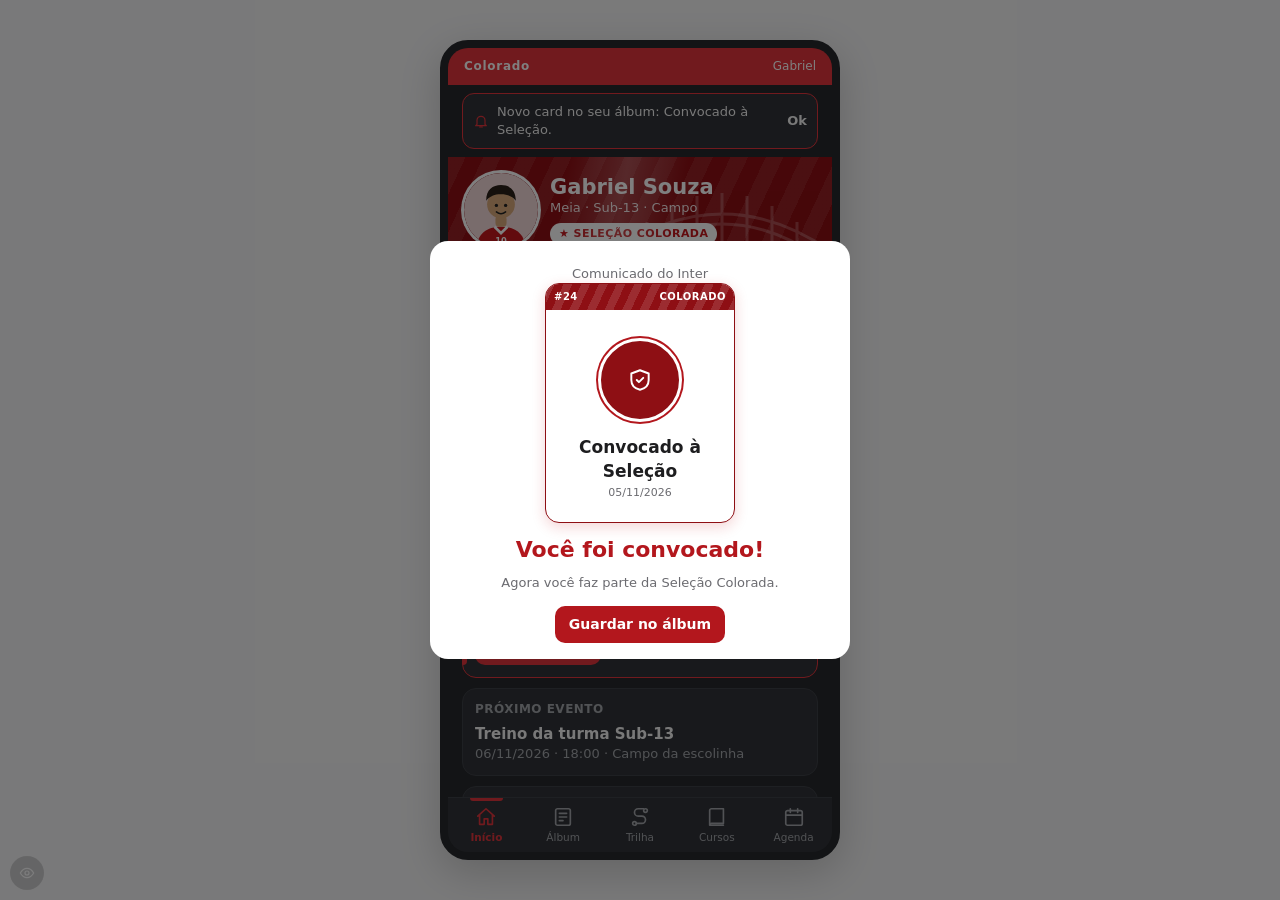
==== commit f01db514: "Organiza repositório: app v3, fontes em src/, build e README - index.html v3: Sala de Troféus, vídeo" ====
--- a/index.html
+++ b/index.html
@@ -244,8 +244,47 @@
 .chip.on{background:var(--red);border-color:var(--red);color:#fff;transform:scale(1.03)}
 .chip.ctx.on{background:var(--g4);border-color:var(--g4)}
 .cnt{display:inline-block;background:var(--red);color:#fff;border-radius:999px;padding:2px 9px;font-size:12px;font-weight:700;margin-left:6px}
-</style></head><body><div id="app"></div>
-<script>const TODAY='2026-11-05';
+
+/* ===== v3: experiência do atleta em primeiro plano ===== */
+.bar{position:static;background:none;background-image:none;color:var(--ink);padding:0;border:0;flex-direction:column;align-items:stretch}
+.bar .seg{display:grid;grid-template-columns:1fr 1fr;gap:6px}
+.bar .seg button{color:var(--ink);border-color:var(--g2);background:#fff;padding:9px}
+.bar .seg button.on{background:var(--red);color:#fff;border-color:var(--red)}
+.bar select{border:1px solid var(--g2);width:100%}
+.bar .lk{color:var(--g3);text-align:left}
+.demo{position:fixed;left:10px;bottom:10px;z-index:40;width:34px;height:34px;border-radius:50%;background:rgba(40,42,46,.35);color:#fff;display:grid;place-items:center;opacity:.55;transition:opacity .2s}
+.demo:hover{opacity:1}
+.demop{position:fixed;left:10px;bottom:52px;z-index:45;width:290px;max-width:calc(100vw - 20px);background:#fff;border-radius:14px;padding:12px;box-shadow:0 10px 30px rgba(0,0,0,.25);animation:rise .2s both}
+.demop .dh{display:flex;justify-content:space-between;align-items:center;margin-bottom:4px}
+.demop .dh button{font-size:16px;color:var(--g3)}
+.stage{min-height:100vh;align-items:center;padding:20px 8px;background:var(--g1)}
+.phone{height:min(820px,calc(100vh - 40px));max-height:none}
+@media(max-width:520px){.stage{padding:0}.phone{max-width:none;height:100vh;height:100dvh;border:0;border-radius:0;box-shadow:none}}
+.web{padding-top:16px}
+.tro{margin:10px auto 2px;height:64px;filter:drop-shadow(0 3px 3px rgba(0,0,0,.2))}
+.cc.off .tro{filter:none;opacity:.8}
+.cc .yr{font-size:12px;font-weight:800;color:var(--ac);letter-spacing:.04em}
+.flip .cc .tro{transform:scale(1.5);margin:40px auto 26px}
+.vid{position:relative;aspect-ratio:16/9;border-radius:12px;overflow:hidden;background:#1d1e21;margin-top:8px}
+.vid iframe,.vid video{position:absolute;inset:0;width:100%;height:100%;border:0}
+.vph{position:absolute;inset:0;display:flex;flex-direction:column;align-items:center;justify-content:center;gap:4px;color:#fff;text-align:center;padding:12px;background:var(--red);background-image:repeating-linear-gradient(115deg,rgba(255,255,255,.08) 0 16px,transparent 16px 32px)}
+.vph small{opacity:.75;font-size:11px}
+.les{display:flex;gap:10px;align-items:center;width:100%;text-align:left;padding:10px;margin:6px 0;border:1px solid var(--bd);border-radius:12px;background:var(--card)}
+.les .pl{width:38px;height:38px;border-radius:50%;display:grid;place-items:center;background:var(--ac);color:#fff;flex:none}
+.les.ok .pl{background:var(--g3)}
+.les small{display:block;color:var(--mut);font-size:12px}
+.lk2{color:var(--ac);font-weight:600;font-size:14px}
+@media(max-width:520px){.demo{left:auto;right:8px;top:6px;bottom:auto;width:30px;height:30px;background:rgba(255,255,255,.18)}.demop{left:auto;right:10px;top:44px;bottom:auto}.ph-top{padding-right:46px}}
+</style></head><body><div id="app"></div><template id="vph"><div class="vph"><svg width="44" height="44" viewBox="0 0 24 24" fill="#fff"><path d="M8 5v14l11-7z"/></svg><b>Vídeo em breve</b><small>Adicione o link em VIDEOS (data.js) ou o arquivo em videos/</small></div></template>
+<script>/* VÍDEOS DAS AULAS
+   Para cada aula, cole um link do YouTube (ex.: 'https://www.youtube.com/watch?v=XXXX').
+   Se ficar vazio, o app tenta o arquivo local videos/<curso>-<n>.mp4 no mesmo repositório.
+   Chave = id do curso + '-' + número da aula (começa em 1). */
+const VIDEOS={
+'k_boas-1':'', 'k_boas-2':'', 'k_boas-3':'',
+'k_fund-1':'', 'k_jogo-1':'', 'k_trn1-1':''
+};
+const TODAY='2026-11-05';
 const CATS=['Sub-9','Sub-11','Sub-13','Sub-15','Sub-17'];
 const FUNIL=['Sinalizado','Em acompanhamento','Na seleção do polo','Convocado à Seleção','Convidado para avaliação','Encaminhado','Mantido na rede','Arquivado'];
 const SIGNALS=[
@@ -260,13 +299,16 @@
 {id:'T1',g:'Atitude',t:'Pede a bola no momento difícil'},
 {id:'T2',g:'Atitude',t:'Mantém o esforço no jogo difícil'},
 {id:'T3',g:'Atitude',t:'Convive bem com o grupo'}];
-const PAGES=[{id:'comp',t:'Competições',ico:'trophy'},{id:'fund',t:'Fundamentos',ico:'ball'},{id:'cons',t:'Conquistas',ico:'star'},{id:'marc',t:'Marcos Inter',ico:'flag'},{id:'col',t:'Colorado',ico:'shield'}];
+const PAGES=[{id:'comp',t:'Competições',ico:'trophy'},{id:'sala',t:'Sala de Troféus',ico:'trophy'},{id:'fund',t:'Fundamentos',ico:'ball'},{id:'cons',t:'Conquistas',ico:'star'},{id:'marc',t:'Marcos Inter',ico:'flag'},{id:'col',t:'Colorado',ico:'shield'}];
 const CARDS={
-C1:{p:'comp',t:'Primeira competição',h:'Jogue uma competição'},
-C2:{p:'comp',t:'Festival Colorado',h:'Vá ao Festival Colorado'},
-C3:{p:'comp',t:'Copa de bairro',h:'Jogue uma Copa de bairro'},
-C4:{p:'comp',t:'Torneio de inverno',h:'Jogue o Torneio de inverno'},
-C5:{p:'comp',t:'Final no Beira-Rio',h:'Chegue a uma final no Beira-Rio'},
+C1:{p:'comp',t:'Primeira competição',h:'Jogue uma competição',tr:'taca'},
+C2:{p:'comp',t:'Festival Colorado',h:'Vá ao Festival Colorado',tr:'alta'},
+C3:{p:'comp',t:'Copa de bairro',h:'Jogue uma Copa de bairro',tr:'taca'},
+C4:{p:'comp',t:'Torneio de inverno',h:'Jogue o Torneio de inverno',tr:'alta'},
+C5:{p:'comp',t:'Final no Beira-Rio',h:'Chegue a uma final no Beira-Rio',tr:'globo'},
+H1:{p:'sala',t:'Copa do Brasil',yr:'1992',h:'Assista à aula “Nossa história”',tr:'taca',txt:'O primeiro título nacional de mata-mata do Colorado.'},
+H2:{p:'sala',t:'Libertadores',yr:'2006 e 2010',h:'Assista à aula “Nossa história”',tr:'alta',txt:'Duas vezes campeão da América.'},
+H3:{p:'sala',t:'Mundial de Clubes',yr:'2006',h:'Assista à aula “Nossa história”',tr:'globo',txt:'Campeão do mundo em 2006.'},
 F1:{p:'fund',t:'Domínio: 10 seguidos',h:'Faça 10 domínios seguidos'},
 F2:{p:'fund',t:'Condução com as duas pernas',h:'Conduza a bola com as duas pernas'},
 F3:{p:'fund',t:'Passe com a perna menos forte',h:'Passe com a perna menos forte'},
@@ -320,7 +362,7 @@
 athletes:[
 {id:'a1',name:'Gabriel Souza',cat:'Sub-13',mod:'Campo',pos:'Meia',foot:'Direita',partner:'p1',coach:'tr1',resp:'Ana Souza',avatar:{skin:1,hair:0,hc:0},
 stats:{treinos:24,eventos:5,missoes:31},week:{goal:4,done:3},done:['q1','q2','q4','d3'],
-cards:[{id:'C1',d:'2026-05-14'},{id:'C3',d:'2026-09-03'},{id:'F1',d:'2026-06-20'},{id:'F2',d:'2026-07-18'},{id:'F3',d:'2026-09-12'},{id:'G1',d:'2026-03-04'},{id:'G2',d:'2026-04-30'},{id:'G3',d:'2026-10-08'},{id:'M1',d:'2026-08-02'},{id:'CV1',d:'2026-10-28'}],
+cards:[{id:'C1',d:'2026-05-14'},{id:'C3',d:'2026-09-03'},{id:'F1',d:'2026-06-20'},{id:'F2',d:'2026-07-18'},{id:'F3',d:'2026-09-12'},{id:'G1',d:'2026-03-04'},{id:'G2',d:'2026-04-30'},{id:'H1',d:'2026-03-20'},{id:'H2',d:'2026-03-20'},{id:'H3',d:'2026-03-20'},{id:'G3',d:'2026-10-08'},{id:'M1',d:'2026-08-02'},{id:'CV1',d:'2026-10-28'}],
 altura:[{d:'2026-03-10',cm:151,by:'Rodrigo Menezes'},{d:'2026-09-15',cm:156,by:'Rodrigo Menezes'}],mat:'sem',
 courses:{k_boas:{les:[0,1,2]}},consent:{termo:'v1.1',d:'2026-08-12',sinais:true,pendUpd:false},limit:60,
 trilha:[{t:'Fase 1 · Primeiros passos',n:[{id:'q1',k:'quiz'},{id:'q2',k:'quiz'}]},{t:'Fase 2 · Leitura de jogo',n:[{id:'q4',k:'quiz'},{id:'d3',k:'des',card:'F3',t:'Desafio: passe com a perna menos forte'}]},{t:'Fase 3 · Jogo coletivo',n:[{id:'q5',k:'quiz'},{id:'q7',k:'quiz'},{id:'q8',k:'quiz'}]},{t:'Fase 4 · Temporada',n:[{id:'d4',k:'des',card:'F4',t:'Desafio: controle orientado'},{id:'q6',k:'quiz'}]}]},
@@ -328,7 +370,7 @@
 stats:{treinos:11,eventos:2,missoes:9},week:{goal:4,done:2},done:['q1','q2','d1'],
 cards:[{id:'C1',d:'2026-08-22'},{id:'F1',d:'2026-09-30'},{id:'G1',d:'2026-05-10'},{id:'G2',d:'2026-10-02'}],
 altura:[{d:'2026-04-02',cm:128,by:'Carla Antunes'},{d:'2026-10-05',cm:129.5,by:'Carla Antunes'}],mat:'tardia',
-courses:{k_boas:{les:[0]}},consent:{termo:'v1.1',d:'2026-08-20',sinais:true,pendUpd:true},limit:60,
+courses:{k_boas:{les:[]}},consent:{termo:'v1.1',d:'2026-08-20',sinais:true,pendUpd:true},limit:60,
 trilha:[{t:'Primeiros passos',n:[{id:'q1',k:'quiz'},{id:'q2',k:'quiz'}]},{t:'Dominando a bola',n:[{id:'d1',k:'des',card:'F1',t:'Desafio: 10 domínios'},{id:'q3',k:'quiz'},{id:'d2',k:'des',card:'F2',t:'Desafio: duas pernas'}]},{t:'Jogo em equipe',n:[{id:'q7',k:'quiz'},{id:'q8',k:'quiz'}]}]},
 {id:'a3',name:'Davi Ribeiro',cat:'Sub-9',mod:'Campo',pos:'Ainda explorando',foot:'A descobrir',partner:'p3',coach:'tr3',resp:'Juliana Ribeiro',avatar:{skin:2,hair:2,hc:2},
 stats:{treinos:3,eventos:0,missoes:0},week:{goal:3,done:0},done:[],
@@ -361,13 +403,20 @@
 const brl=v=>v?'R$ '+v.toFixed(2).replace('.',','):'Gratuito';
 const isPlay=a=>a.cat==='Sub-9'||a.cat==='Sub-11';
 const uid=()=>'x'+Math.random().toString(36).slice(2,8);
-const IC={home:'<path d="M3 11l9-8 9 8M5 10v10h5v-6h4v6h5V10"/>',album:'<rect x="4" y="3" width="16" height="18" rx="2"/><path d="M8 8h8M8 12h8M8 16h4"/>',trail:'<circle cx="6" cy="19" r="2"/><circle cx="18" cy="5" r="2"/><path d="M8 19h6a4 4 0 000-8h-4a4 4 0 010-8h6"/>',book:'<path d="M4 5a2 2 0 012-2h13v16H6a2 2 0 00-2 2zM4 19a2 2 0 002 2h13"/>',cal:'<rect x="3" y="5" width="18" height="16" rx="2"/><path d="M3 10h18M8 3v4M16 3v4"/>',shield:'<path d="M12 3l8 3v6c0 5-3.5 8-8 9-4.5-1-8-4-8-9V6z"/><path d="M9 12l2 2 4-4"/>',trophy:'<path d="M7 4h10v5a5 5 0 01-10 0zM7 6H4v2a3 3 0 003 3M17 6h3v2a3 3 0 01-3 3M12 14v4M8 21h8"/>',ball:'<circle cx="12" cy="12" r="9"/><path d="M12 8l3 2-1 4h-4l-1-4zM12 3v5M21 10l-6 0M4 9l5 1M8 20l2-6M16 20l-2-6"/>',star:'<path d="M12 3l2.8 5.7 6.2.9-4.5 4.4 1 6.2L12 17.2 6.5 20.2l1-6.2L3 9.6l6.2-.9z"/>',flag:'<path d="M5 21V4M5 4h12l-2 4 2 4H5"/>',check:'<path d="M5 12l5 5 9-10"/>',lock:'<rect x="5" y="11" width="14" height="10" rx="2"/><path d="M8 11V8a4 4 0 018 0v3"/>',bell:'<path d="M6 17V11a6 6 0 0112 0v6l2 2H4zM10 21h4"/>'};
+const IC={home:'<path d="M3 11l9-8 9 8M5 10v10h5v-6h4v6h5V10"/>',album:'<rect x="4" y="3" width="16" height="18" rx="2"/><path d="M8 8h8M8 12h8M8 16h4"/>',trail:'<circle cx="6" cy="19" r="2"/><circle cx="18" cy="5" r="2"/><path d="M8 19h6a4 4 0 000-8h-4a4 4 0 010-8h6"/>',book:'<path d="M4 5a2 2 0 012-2h13v16H6a2 2 0 00-2 2zM4 19a2 2 0 002 2h13"/>',cal:'<rect x="3" y="5" width="18" height="16" rx="2"/><path d="M3 10h18M8 3v4M16 3v4"/>',shield:'<path d="M12 3l8 3v6c0 5-3.5 8-8 9-4.5-1-8-4-8-9V6z"/><path d="M9 12l2 2 4-4"/>',trophy:'<path d="M7 4h10v5a5 5 0 01-10 0zM7 6H4v2a3 3 0 003 3M17 6h3v2a3 3 0 01-3 3M12 14v4M8 21h8"/>',ball:'<circle cx="12" cy="12" r="9"/><path d="M12 8l3 2-1 4h-4l-1-4zM12 3v5M21 10l-6 0M4 9l5 1M8 20l2-6M16 20l-2-6"/>',star:'<path d="M12 3l2.8 5.7 6.2.9-4.5 4.4 1 6.2L12 17.2 6.5 20.2l1-6.2L3 9.6l6.2-.9z"/>',flag:'<path d="M5 21V4M5 4h12l-2 4 2 4H5"/>',check:'<path d="M5 12l5 5 9-10"/>',eye:'<path d="M2 12s4-7 10-7 10 7 10 7-4 7-10 7S2 12 2 12z"/><circle cx="12" cy="12" r="3"/>',lock:'<rect x="5" y="11" width="14" height="10" rx="2"/><path d="M8 11V8a4 4 0 018 0v3"/>',play:'<path d="M8 5v14l11-7z"/>',bell:'<path d="M6 17V11a6 6 0 0112 0v6l2 2H4zM10 21h4"/>'};
 const ic=(n,s)=>`<svg width="${s||20}" height="${s||20}" viewBox="0 0 24 24" fill="none" stroke="currentColor" stroke-width="1.8" stroke-linecap="round" stroke-linejoin="round">${IC[n]||''}</svg>`;
 function avatar(a,s){const v=a.avatar,sk=SKINS[v.skin],hc=HAIRC[v.hc],hs=HAIRS[v.hair];
  const hair=hs==='cacheado'?`<circle cx="30" cy="22" r="5" fill="${hc}"/><circle cx="50" cy="22" r="5" fill="${hc}"/><circle cx="40" cy="17" r="6" fill="${hc}"/><circle cx="24" cy="29" r="4" fill="${hc}"/><circle cx="56" cy="29" r="4" fill="${hc}"/>`:hs==='curto'?`<path d="M24 30c0-12 7-17 16-17s16 5 16 17c-4-5-9-7-16-7s-12 2-16 7z" fill="${hc}"/>`:`<path d="M26 27c2-9 8-12 14-12s12 3 14 12c-5-3-9-4-14-4s-9 1-14 4z" fill="${hc}" opacity=".6"/>`;
  return `<svg class="av" width="${s}" height="${s}" viewBox="0 0 80 80"><circle cx="40" cy="40" r="40" fill="#f3d9d9"/><path d="M14 80c0-14 11-22 26-22s26 8 26 22z" fill="#C4161C"/><path d="M33 58l7 7 7-7" stroke="#fff" stroke-width="3" fill="none"/><text x="40" y="77" font-size="9" font-weight="800" fill="#fff" text-anchor="middle" font-family="system-ui">${a.id==="a1"?10:a.id==="a2"?7:9}</text><rect x="34" y="46" width="12" height="12" rx="4" fill="${sk}"/><circle cx="40" cy="34" r="15" fill="${sk}"/>${hair}<circle cx="35" cy="35" r="1.8" fill="#222"/><circle cx="45" cy="35" r="1.8" fill="#222"/><path d="M35 42q5 4 10 0" stroke="#222" stroke-width="1.6" fill="none" stroke-linecap="round"/></svg>`}
 function stadium(){return `<svg viewBox="0 0 260 90" fill="none" stroke="#fff" stroke-width="3"><path d="M5 88 Q130 -10 255 88"/><path d="M25 88 Q130 10 235 88"/>${[30,55,80,105,130,155,180,205,230].map(x=>`<path d="M${x} 88 L${x} ${88-Math.round(70*Math.sin(Math.PI*(x-5)/250))}"/>`).join('')}<path d="M0 88 H260"/></svg>`}
 function confetti(n,cls){const c=['#C4161C','#ffffff','#8a8d93','#8E0F14','#e2e2e5'];return `<div class="${cls}">${Array.from({length:n},(_,i)=>`<i style="left:${(i*37)%100}%;background:${c[i%5]};animation-delay:${(i%7)*.08}s;transform:rotate(${i*29}deg)"></i>`).join('')}</div>`}
+function trophy(k,sz,own){const id='g'+k+(own?1:0);const f=own?`url(#${id})`:'#c9cace',st=own?'#7d8088':'#a9abb0';
+ const grad=own?`<defs><linearGradient id="${id}" x1="0" x2="1"><stop offset="0" stop-color="#9ea1a8"/><stop offset=".35" stop-color="#ffffff"/><stop offset=".6" stop-color="#cfd1d6"/><stop offset="1" stop-color="#8d9097"/></linearGradient></defs>`:'';
+ const rib=own?'#C4161C':'#b7b9be';let b='';
+ if(k==='taca')b=`<path d="M22 14h36v6c0 14-8 24-18 26-10-2-18-12-18-26z" fill="${f}" stroke="${st}"/><path d="M22 18c-10 0-12 14 2 18M58 18c10 0 12 14-2 18" fill="none" stroke="${st}" stroke-width="3"/><rect x="36" y="46" width="8" height="10" fill="${f}" stroke="${st}"/><path d="M28 56h24l3 8H25z" fill="${f}" stroke="${st}"/><rect x="22" y="64" width="36" height="12" rx="1" fill="${rib}"/><rect x="26" y="68" width="28" height="3" fill="#fff" opacity=".5"/>`;
+ else if(k==='alta')b=`<path d="M30 4h20l-2 30c0 6-3 10-8 11-5-1-8-5-8-11z" fill="${f}" stroke="${st}"/><path d="M30 10c-6 0-7 10 0 13M50 10c6 0 7 10 0 13" fill="none" stroke="${st}" stroke-width="2.5"/><rect x="37" y="45" width="6" height="8" fill="${f}" stroke="${st}"/><path d="M31 53h18l2 5H29z" fill="${f}" stroke="${st}"/><path d="M26 58h28v18H26z" fill="${rib}"/><path d="M29 62h22M29 66h22M29 70h22" stroke="#fff" opacity=".45"/>`;
+ else b=`<circle cx="40" cy="20" r="15" fill="${f}" stroke="${st}"/><path d="M27 15h26M25 22h30M29 29h22M40 5c-6 6-6 24 0 30M40 5c6 6 6 24 0 30" fill="none" stroke="${st}" stroke-width="1.2"/><path d="M33 34c2 8 2 14-2 20h18c-4-6-4-12-2-20" fill="${f}" stroke="${st}"/><path d="M28 54h24l3 6H25z" fill="${f}" stroke="${st}"/><rect x="24" y="60" width="32" height="16" rx="1" fill="${rib}"/><rect x="28" y="65" width="24" height="3" fill="#fff" opacity=".5"/>`;
+ return `<svg width="${sz}" height="${sz}" viewBox="0 0 80 80">${grad}${b}</svg>`}
 function cardNo(cid){return String(Object.keys(CARDS).indexOf(cid)+1).padStart(2,'0')}
 /* ---------- regras ---------- */
 function award(aid,cid){const a=A(aid);if(a.cards.some(c=>c.id===cid))return false;a.cards.push({id:cid,d:TODAY});(S.reveal[aid]=S.reveal[aid]||[]).push(cid);S.notifs.push({id:uid(),aid,aud:'atleta',text:'Novo card no seu álbum: '+CARDS[cid].t+'.',seen:false});return true}
@@ -383,19 +432,21 @@
 function grant(key,cid){const [t,id]=key.split(':');if(t==='a')A(id).courses[cid]={les:[]};else S.extraCourses[id+':'+cid]={les:[]}}
 function pendBuy(aid,cid){return S.reqs.find(r=>r.kind==='compra'&&r.aid===aid&&r.cid===cid&&r.status==='pend')}
 /* ---------- UI base ---------- */
-function render(){if(V.role==='atleta'&&!V.modal&&(S.reveal[V.aid]||[]).length)V.modal={k:'reveal',c:S.reveal[V.aid][0]};const y=(document.querySelector('.ph-body')||{}).scrollTop||0;const ym=window.scrollY;const key=[V.role,V.aid,V.cid,V.tab[V.role],V.page,V.form.pSel,V.form.dAth].join('|');const el=document.getElementById('app');el.className=key!==V._k?'anim':'';V._k=key;el.innerHTML=topBar()+'<div class="fict">Protótipo com dados fictícios · nomes inventados · sem dados reais</div>'+body()+modalHtml()+(V.burst?confetti(40,'burst'):'')+(V.toast?`<div class="toast">${esc(V.toast)}</div>`:'');const pb=document.querySelector('.ph-body');if(pb)pb.scrollTop=y;window.scrollTo(0,ym)}
+function render(){if(V.role==='atleta'&&!V.modal&&(S.reveal[V.aid]||[]).length)V.modal={k:'reveal',c:S.reveal[V.aid][0]};const y=(document.querySelector('.ph-body')||{}).scrollTop||0;const ym=window.scrollY;const key=[V.role,V.aid,V.cid,V.tab[V.role],V.page,V.form.pSel,V.form.dAth].join('|');const el=document.getElementById('app');el.className=key!==V._k?'anim':'';V._k=key;el.innerHTML=body()+demoHtml()+modalHtml()+(V.burst?confetti(40,'burst'):'')+(V.toast?`<div class="toast">${esc(V.toast)}</div>`:'');const pb=document.querySelector('.ph-body');if(pb)pb.scrollTop=y;window.scrollTo(0,ym)}
+function demoHtml(){return `<button class="demo" data-act="demo" title="Modo demonstração">${ic('eye',16)}</button>`+(V.demo?`<div class="demop"><div class="dh"><b>Modo demonstração</b><button data-act="demo">✕</button></div><p class="mut sm">Dados fictícios. Escolha quem está usando:</p>${topBar()}</div>`:'')}
 function topBar(){const R=[['atleta','Atleta'],['resp','Responsável'],['trn','Treinador / Dono'],['saci','SACI admin']];
  let act='';
  if(V.role==='atleta'||V.role==='resp')act=`<select data-chg="actor">${S.athletes.map(a=>`<option value="${a.id}" ${a.id===V.aid?'selected':''}>${V.role==='resp'?'Resp. de ':''}${a.name} (${a.cat}${a.id==='a1'?' · Seleção':''})</option>`).join('')}</select>`;
  if(V.role==='trn')act=`<select data-chg="actor">${S.coaches.map(c=>`<option value="${c.id}" ${c.id===V.cid?'selected':''}>${c.name}${c.dono?' (dono)':''} · ${P(c.partner).name}</option>`).join('')}</select>`;
- return `<div class="bar"><span class="brand">SACI</span><span class="mut sm">Ver como:</span><div class="seg">${R.map(r=>`<button class="${V.role===r[0]?'on':''}" data-act="role" data-v="${r[0]}">${r[1]}</button>`).join('')}</div>${act}<span class="sp"></span><button class="lk" data-act="about">Sobre / limitações</button><button class="lk" data-act="reset">Reiniciar demo</button></div>`}
+ return `<div class="bar"><div class="seg">${R.map(r=>`<button class="${V.role===r[0]?'on':''}" data-act="role" data-v="${r[0]}">${r[1]}</button>`).join('')}</div>${act}<button class="lk" data-act="about">Sobre / limitações</button><button class="lk" data-act="reset">Reiniciar demo</button></div>`}
 function body(){if(V.role==='atleta')return `<div class="stage">${phone(A(V.aid),'atleta')}</div>`;if(V.role==='resp')return `<div class="stage">${phone(A(V.aid),'resp')}</div>`;if(V.role==='trn')return webTrn();return webSaci()}
 const ACT={};
 document.addEventListener('click',e=>{const el=e.target.closest('[data-act]');if(!el||el.disabled)return;const f=ACT[el.dataset.act];if(f)f(el.dataset,el)});
 document.addEventListener('input',e=>{const el=e.target;if(el.dataset.f)V.form[el.dataset.f]=el.type==='checkbox'?el.checked:el.value});
 document.addEventListener('change',e=>{const el=e.target;if(el.dataset.f){V.form[el.dataset.f]=el.type==='checkbox'?el.checked:el.value;if(el.dataset.r)render()}if(el.dataset.chg)ACT[el.dataset.chg](el.dataset,el)});
-ACT.role=d=>{V.role=d.v;V.modal=null;V.form={};render()};
-ACT.actor=(d,el)=>{if(V.role==='trn')V.cid=el.value;else V.aid=el.value;V.modal=null;V.form={};render()};
+ACT.demo=()=>{V.demo=!V.demo;render()};
+ACT.role=d=>{V.role=d.v;V.demo=false;V.modal=null;V.form={};render()};
+ACT.actor=(d,el)=>{V.demo=false;if(V.role==='trn')V.cid=el.value;else V.aid=el.value;V.modal=null;V.form={};render()};
 ACT.reset=()=>{S=initState();S.reveal={a1:['CV1']};V.modal=null;V.form={};render();toast('Demo reiniciada')};
 ACT.tab=d=>{V.tab[d.r]=d.v;V.form={};render()};
 ACT.close=()=>{V.modal=null;render()};
@@ -405,7 +456,7 @@
  const t=V.tab[mode];const fn={inicio:vInicio,album:vAlbum,trilha:vTrilha,cursos:vCursos,agenda:vAgenda,aprov:vAprov}[t];
  const pend=mode==='resp'?S.reqs.filter(r=>r.aid===a.id&&(r.kind==='compra'||r.kind==='conv')&&r.status==='pend').length+(a.consent.pendUpd?1:0):0;
  return `<div class="phone ${isPlay(a)?'th-play':'th-sport'}"><div class="ph-top"><b>${mode==='resp'?'Colorado · Família':'Colorado'}</b><span>${mode==='resp'?'Acompanhando '+esc(a.name.split(' ')[0]):esc(a.name.split(' ')[0])}</span></div><div class="ph-body">${fn(a,mode)}</div><nav class="tabs">${tabs.map(x=>`<button class="${t===x[0]?'on':''}" data-act="tab" data-r="${mode}" data-v="${x[0]}">${ic(x[1],22)}${x[2]}${x[0]==='aprov'&&pend?'<span class="dot"></span>':''}</button>`).join('')}</nav></div>`}
-function ccHtml(cid,own,tag){const c=CARDS[cid],pg=PAGES.find(p=>p.id===c.p);return `<div class="cc ${own?'on':'off'} ${cid==='CV1'?'sel':''}"><div class="ct"><span>#${cardNo(cid)}</span><span>${pg.t}</span></div><div class="ce">${ic(own?pg.ico:'lock',own?26:18)}</div><b>${esc(c.t)}</b><small>${tag}</small></div>`}
+function ccHtml(cid,own,tag){const c=CARDS[cid],pg=PAGES.find(p=>p.id===c.p);return `<div class="cc ${own?'on':'off'} ${cid==='CV1'?'sel':''}"><div class="ct"><span>#${cardNo(cid)}</span><span>${pg.t}</span></div>${c.tr?`<div class="tro">${trophy(c.tr,64,own)}</div>`:`<div class="ce">${ic(own?pg.ico:'lock',own?26:18)}</div>`}<b>${esc(c.t)}</b>${c.yr?`<span class="yr">${c.yr}</span>`:''}<small>${tag}</small></div>`}
 function cardTile(cid,a){const c=CARDS[cid],h=a.cards.find(x=>x.id===cid);
  return `<button style="display:block;width:100%;padding:0" data-act="cardinfo" data-c="${cid}" data-a="${a.id}">${ccHtml(cid,h,h?fd(h.d):esc(c.h))}</button>`}
 function vInicio(a,mode){
@@ -448,9 +499,15 @@
 ACT.cbuy=d=>{const a=A(V.aid),c=COURSES.find(x=>x.id===d.c),key='a:'+a.id;
  if(c.price&&d.m==='atleta'){S.reqs.push({id:uid(),kind:'compra',aid:a.id,cid:c.id,status:'pend'});S.notifs.push({id:uid(),aid:a.id,aud:'resp',text:a.name.split(' ')[0]+' quer o curso "'+c.t+'" ('+brl(c.price)+'). Aguarda sua aprovação.',seen:false});toast('Pedido enviado ao seu responsável')}
  else{grant(key,c.id);V.modal={k:'course',cid:c.id,key};render()}};
+function ytId(u){const x=String(u).match(/(?:youtu\.be\/|v=|embed\/|shorts\/)([\w-]{11})/);return x?x[1]:null}
+function vidHtml(key){const u=VIDEOS[key],id=u&&ytId(u);
+ if(id)return `<div class="vid"><iframe src="https://www.youtube-nocookie.com/embed/${id}?rel=0&modestbranding=1" title="Vídeo da aula" allow="accelerometer; encrypted-media; picture-in-picture" allowfullscreen></iframe></div>`;
+ return `<div class="vid"><video controls playsinline preload="metadata" src="videos/${key}.mp4" onerror="this.parentNode.innerHTML=document.getElementById('vph').innerHTML"></video></div>`}
 function courseM(){const m=V.modal,c=COURSES.find(x=>x.id===m.cid),h=hasKey(m.key,c.id)||{les:[]};
- return `<h3>${esc(c.t)}</h3><div class="sub">${esc(c.d)}</div>${c.unlock?'<div class="panel">Ao concluir as aulas, o guia de sinais é liberado no seu painel.</div>':''}${c.les.map((l,i)=>`<div class="card" style="margin:8px 0"><div class="row" style="display:flex;justify-content:space-between;align-items:center"><span>${h.les.includes(i)?'✓ ':''}Aula ${i+1}: ${esc(l)}</span>${h.les.includes(i)?'':`<button class="btn s" data-act="clesson" data-i="${i}">Concluir aula</button>`}</div></div>`).join('')}<p style="margin-top:10px"><button class="btn g" data-act="close">Fechar</button></p>`}
-ACT.clesson=d=>{const m=V.modal,c=COURSES.find(x=>x.id===m.cid),h=hasKey(m.key,c.id);const i=+d.i;if(!h.les.includes(i))h.les.push(i);
+ if(m.les!=null){const i=m.les,k=c.id+'-'+(i+1);return `<button class="lk2" data-act="lesback">← ${esc(c.t)}</button><div class="sub" style="margin-top:6px">Aula ${i+1} de ${c.les.length}</div><h3>${esc(c.les[i])}</h3>${vidHtml(k)}<p style="margin-top:12px">${h.les.includes(i)?'<span class="tag g">Aula concluída</span> <button class="btn g s" data-act="lesback">Voltar</button>':`<button class="btn" data-act="clesson" data-i="${i}">Concluir aula</button>`}</p>`}
+ return `<h3>${esc(c.t)}</h3><div class="sub">${esc(c.d)}</div>${c.unlock?'<div class="panel">Ao concluir as aulas, o guia de sinais é liberado no seu painel.</div>':''}${c.les.map((l,i)=>`<button class="les ${h.les.includes(i)?'ok':''}" data-act="lesopen" data-i="${i}"><span class="pl">${ic(h.les.includes(i)?'check':'play',18)}</span><span><b>Aula ${i+1}: ${esc(l)}</b><small>${h.les.includes(i)?'Concluída · rever':'Vídeo · 3 a 6 min'}</small></span></button>`).join('')}<p style="margin-top:10px"><button class="btn g" data-act="close">Fechar</button></p>`}
+ACT.lesopen=d=>{V.modal.les=+d.i;render()};ACT.lesback=()=>{V.modal.les=null;render()};
+ACT.clesson=d=>{const m=V.modal,c=COURSES.find(x=>x.id===m.cid),h=hasKey(m.key,c.id);const i=+d.i;if(!h.les.includes(i))h.les.push(i);m.les=null;{const [t0,id0]=m.key.split(':');if(t0==='a'&&c.id==='k_boas'&&i===0){['H1','H2','H3'].forEach(x=>award(id0,x));V.modal=null;render();return}}
  if(h.les.length>=c.les.length){const [t,id]=m.key.split(':');if(t==='a'){const ok=c.aud==='atleta'&&award(id,'G4');toast('Curso concluído!'+(ok?' Novo card: Curso concluído':''))}else if(c.unlock){T(id).modulo=true;log(T(id).name,'Concluiu módulo: leitura de jogo básico');toast('Módulo concluído. O guia de sinais foi liberado.')}else toast('Curso concluído!')}else render()};
 function vAgenda(a,mode){const evs=visEv(a),kinds={treino:'Treino',macro:'Evento do Inter',comp:'Competição',conv:'Convocação'};
  return `<div class="sub" style="margin:6px 0">Próximos compromissos</div>`+evs.map(e=>{const r=S.rsvp[e.id+a.id];const rs=e.kind==='treino'?'':(mode==='resp'||e.kind==='conv'?(r?`<span class="tag ${r==='vou'?'g':''}">${r==='vou'?'Vai':'Não vai'}</span>`:''):`<button class="btn s ${r==='vou'?'':'o'}" data-act="rsvp" data-e="${e.id}" data-v="vou">Vou</button> <button class="btn s ${r==='nao'?'':'o'}" data-act="rsvp" data-e="${e.id}" data-v="nao">Não vou</button>`);
@@ -476,7 +533,7 @@
 /* ---------- modal ---------- */
 function modalHtml(){const m=V.modal;if(!m)return'';let h='';
  if(m.k==='quiz')h=quizM();else if(m.k==='course')h=courseM();
- else if(m.k==='card'){const c=CARDS[m.c],a=A(m.a),own=a.cards.find(x=>x.id===m.c);h=`<div class="flip" style="margin-bottom:10px">${ccHtml(m.c,own,own?fd(own.d):'')}</div><h3>${esc(c.t)}</h3><p class="sub">Página: ${PAGES.find(p=>p.id===c.p).t}</p><p style="margin:10px 0">${own?(m.c==='CV1'?'O Inter convocou você para a Seleção. Parabéns!':'Conquistado em '+fd(own.d)+'.'):'Como conseguir: '+esc(c.h)+'.'}</p><button class="btn g" data-act="close">Fechar</button>`}
+ else if(m.k==='card'){const c=CARDS[m.c],a=A(m.a),own=a.cards.find(x=>x.id===m.c);h=`<div class="flip" style="margin-bottom:10px">${ccHtml(m.c,own,own?fd(own.d):'')}</div><h3>${esc(c.t)}</h3><p class="sub">Página: ${PAGES.find(p=>p.id===c.p).t}</p><p style="margin:10px 0">${c.txt?esc(c.txt)+'<br>':''}${own?(m.c==='CV1'?'O Inter convocou você para a Seleção. Parabéns!':'Conquistado em '+fd(own.d)+'.'):'Como conseguir: '+esc(c.h)+'.'}</p><button class="btn g" data-act="close">Fechar</button>`}
  else if(m.k==='alt'){h=`<h3>Registrar altura</h3><p class="sub">${esc(A(m.aid).name)} · visível só para você, SACI e formação. Não aparece para o atleta.</p><div class="fr"><div><label>Altura (cm)</label><input type="number" step="0.1" data-f="altCm" placeholder="ex.: 152"></div></div><p class="mut">Data: ${fd(TODAY)} · medido por ${esc(T(V.cid).name)}</p><p style="margin-top:10px"><button class="btn" data-act="altsave" data-a="${m.aid}">Salvar</button> <button class="btn g" data-act="close">Cancelar</button></p>`}
  else if(m.k==='about')h=aboutM();
  else if(m.k==='reveal'){const c=CARDS[m.c];h=`<div class="reveal">${confetti(30,'conf')}<div class="sub">${m.c==='CV1'?'Comunicado do Inter':'Card novo!'}</div><div class="flip">${ccHtml(m.c,true,fd(TODAY))}</div><h3>${m.c==='CV1'?'Você foi convocado!':esc(c.t)}</h3><p class="sub" style="margin:4px 0 14px">${m.c==='CV1'?'Agora você faz parte da Seleção Colorada.':'Guardado na página '+PAGES.find(p=>p.id===c.p).t+' do seu álbum.'}</p><button class="btn" data-act="revok">${(S.reveal[V.aid]||[]).length>1?'Próximo card':'Guardar no álbum'}</button></div>`}
@@ -486,7 +543,7 @@
 ACT.about=()=>{V.modal={k:'about'};render()};
 function aboutM(){return `<h3>Sobre este protótipo</h3><p class="sub">Modelo para a startup. Dados fictícios, estado só na memória (recarregar reinicia).</p>
  <h3 style="font-size:14px">Limitações e pontos abertos</h3>
- <ul style="padding-left:18px" class="sm"><li>Tela do responsável: forma final (login próprio) a definir no desenvolvimento. [Inferência]</li><li>Altura e maturação podem ser dado de saúde: validar termo e acesso com jurídico. [Inferência]</li><li>Indicação sem evidência: mais simples para o treinador, mas a confirmação pelo SACI no evento passa a ser o único filtro. Critério mínimo (2 de jogo + 1 de aprendizagem/atitude) a calibrar. [Inferência]</li><li>Elementos do Inter: só cores, listras e estádio genérico; escudo e mascote oficiais dependem de autorização do clube.</li><li>Aplicação do ECA Digital (Lei 15.211/2025) a esta web app: revisão jurídica. [Verificado — texto do PIDA/BC-V3; aplicação concreta: Inferência]</li><li>Quem valida os desafios de fundamentos no Inter e preços dos cursos: em aberto. [Especulação]</li><li>Sem login, sem push, sem pagamento real; notificações simuladas.</li><li>Formação (observador da Seleção) não tem tela própria aqui: usa a visão do funil do SACI.</li></ul><p style="margin-top:10px"><button class="btn g" data-act="close">Fechar</button></p>`}
+ <ul style="padding-left:18px" class="sm"><li>Tela do responsável: forma final (login próprio) a definir no desenvolvimento. [Inferência]</li><li>Altura e maturação podem ser dado de saúde: validar termo e acesso com jurídico. [Inferência]</li><li>Indicação sem evidência: mais simples para o treinador, mas a confirmação pelo SACI no evento passa a ser o único filtro. Critério mínimo (2 de jogo + 1 de aprendizagem/atitude) a calibrar. [Inferência]</li><li>Troféus: desenhos originais inspirados, não réplicas das taças oficiais (que pertencem às entidades organizadoras). Títulos e anos: [Verificado — histórico do clube].</li><li>Vídeos: links do YouTube ou arquivos em videos/ precisam de direito de uso; canal oficial do Inter é a fonte indicada.</li><li>Elementos do Inter: só cores, listras e estádio genérico; escudo e mascote oficiais dependem de autorização do clube.</li><li>Aplicação do ECA Digital (Lei 15.211/2025) a esta web app: revisão jurídica. [Verificado — texto do PIDA/BC-V3; aplicação concreta: Inferência]</li><li>Quem valida os desafios de fundamentos no Inter e preços dos cursos: em aberto. [Especulação]</li><li>Sem login, sem push, sem pagamento real; notificações simuladas.</li><li>Formação (observador da Seleção) não tem tela própria aqui: usa a visão do funil do SACI.</li></ul><p style="margin-top:10px"><button class="btn g" data-act="close">Fechar</button></p>`}
 /* ---------- treinador / dono ---------- */
 function webTrn(){const c=T(V.cid),t=V.tab.trn;const tabs=[['turma','Turma'],['pres','Presença'],['comp','Competições'],['des','Desafios'],['dest','Indicar'],['crs','Cursos']];if(c.dono)tabs.push(['proj','Meu projeto']);
  const fn={turma:tTurma,pres:tPres,comp:tComp,des:tDes,dest:tDest,crs:tCrs,proj:tProj}[t];
